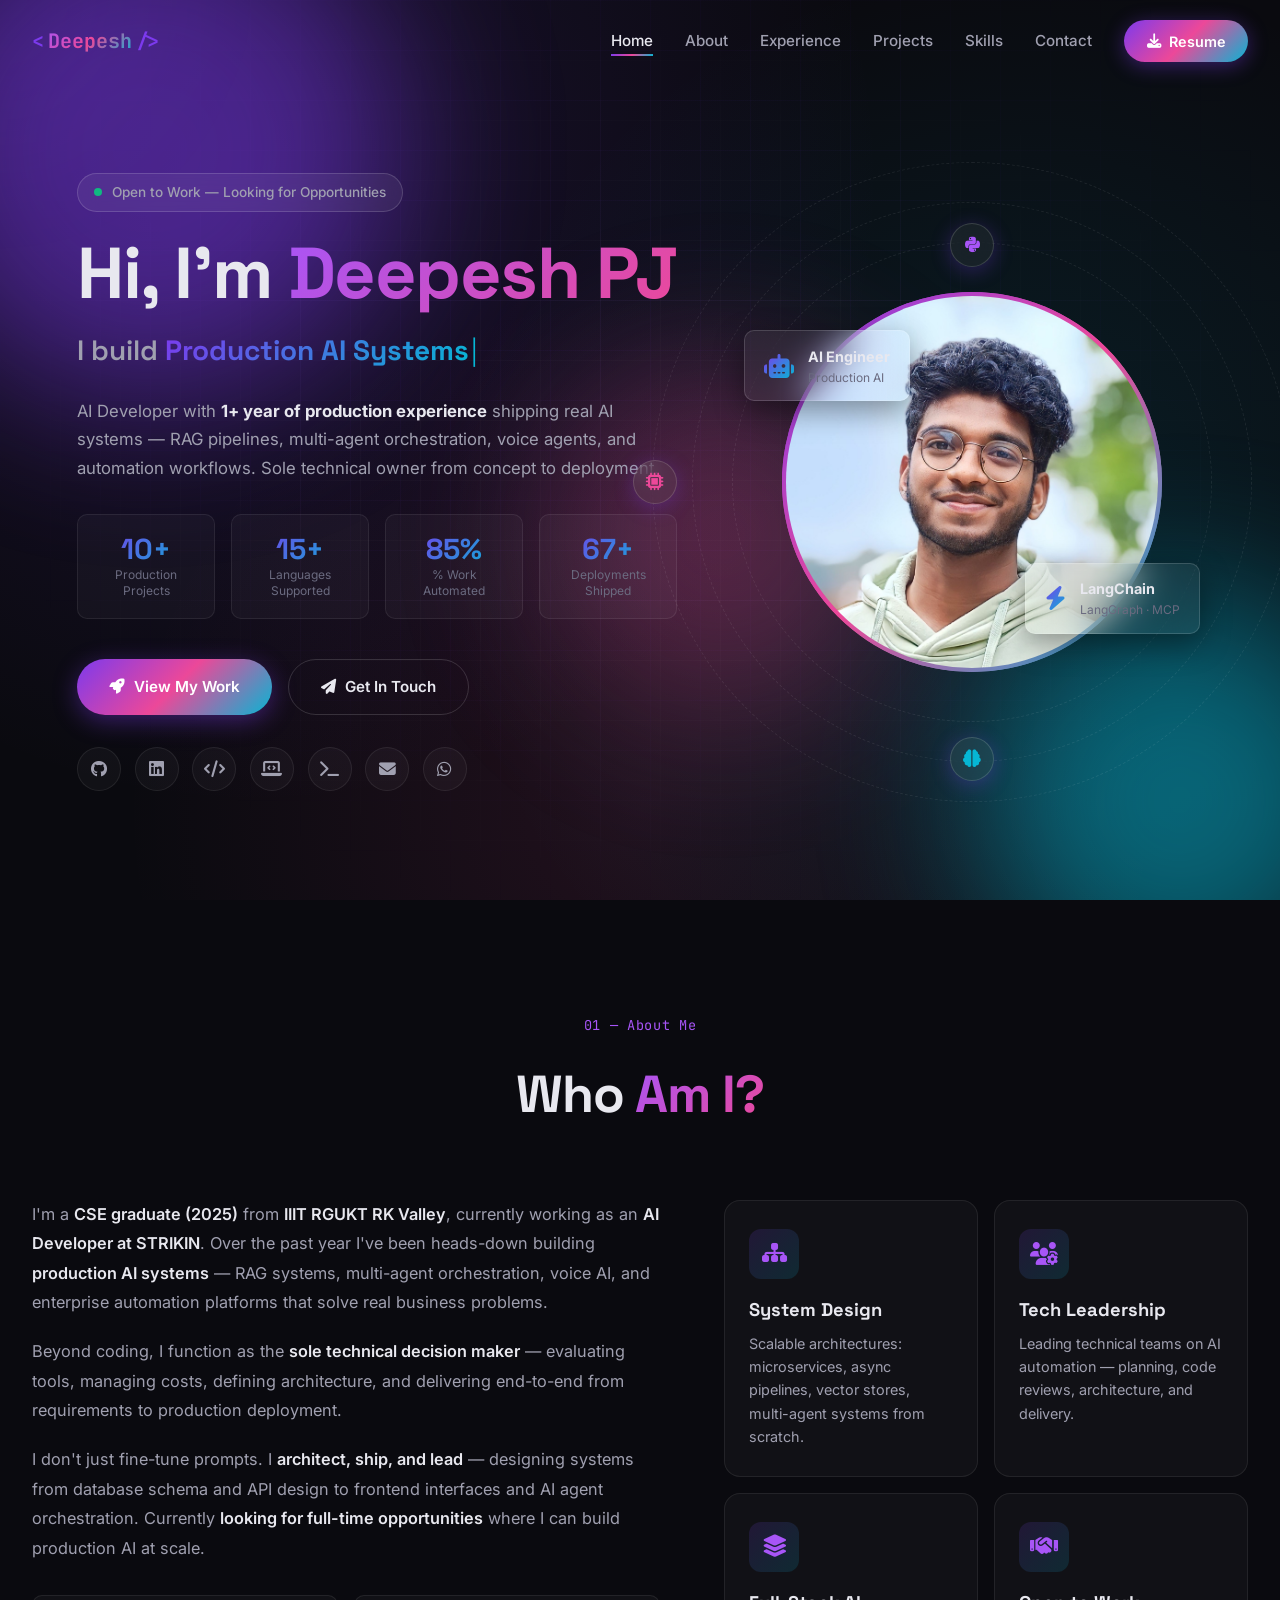
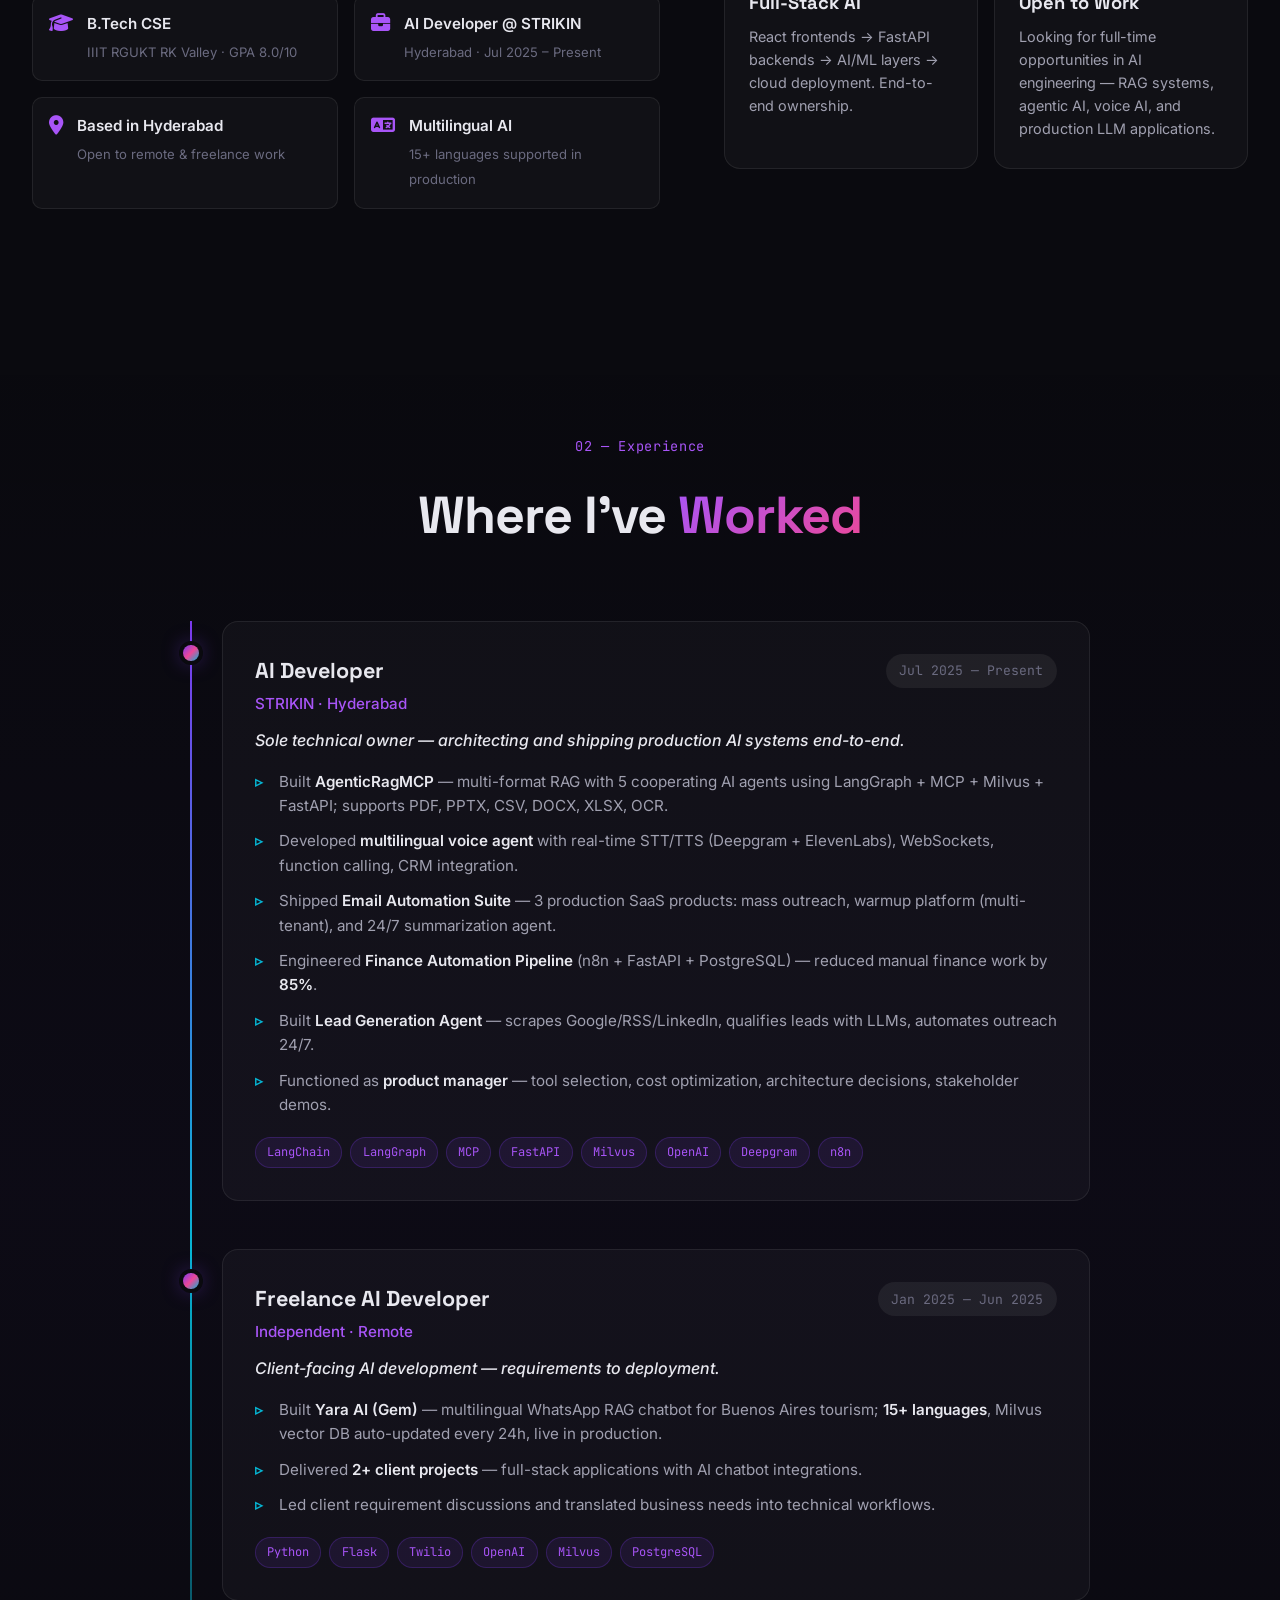
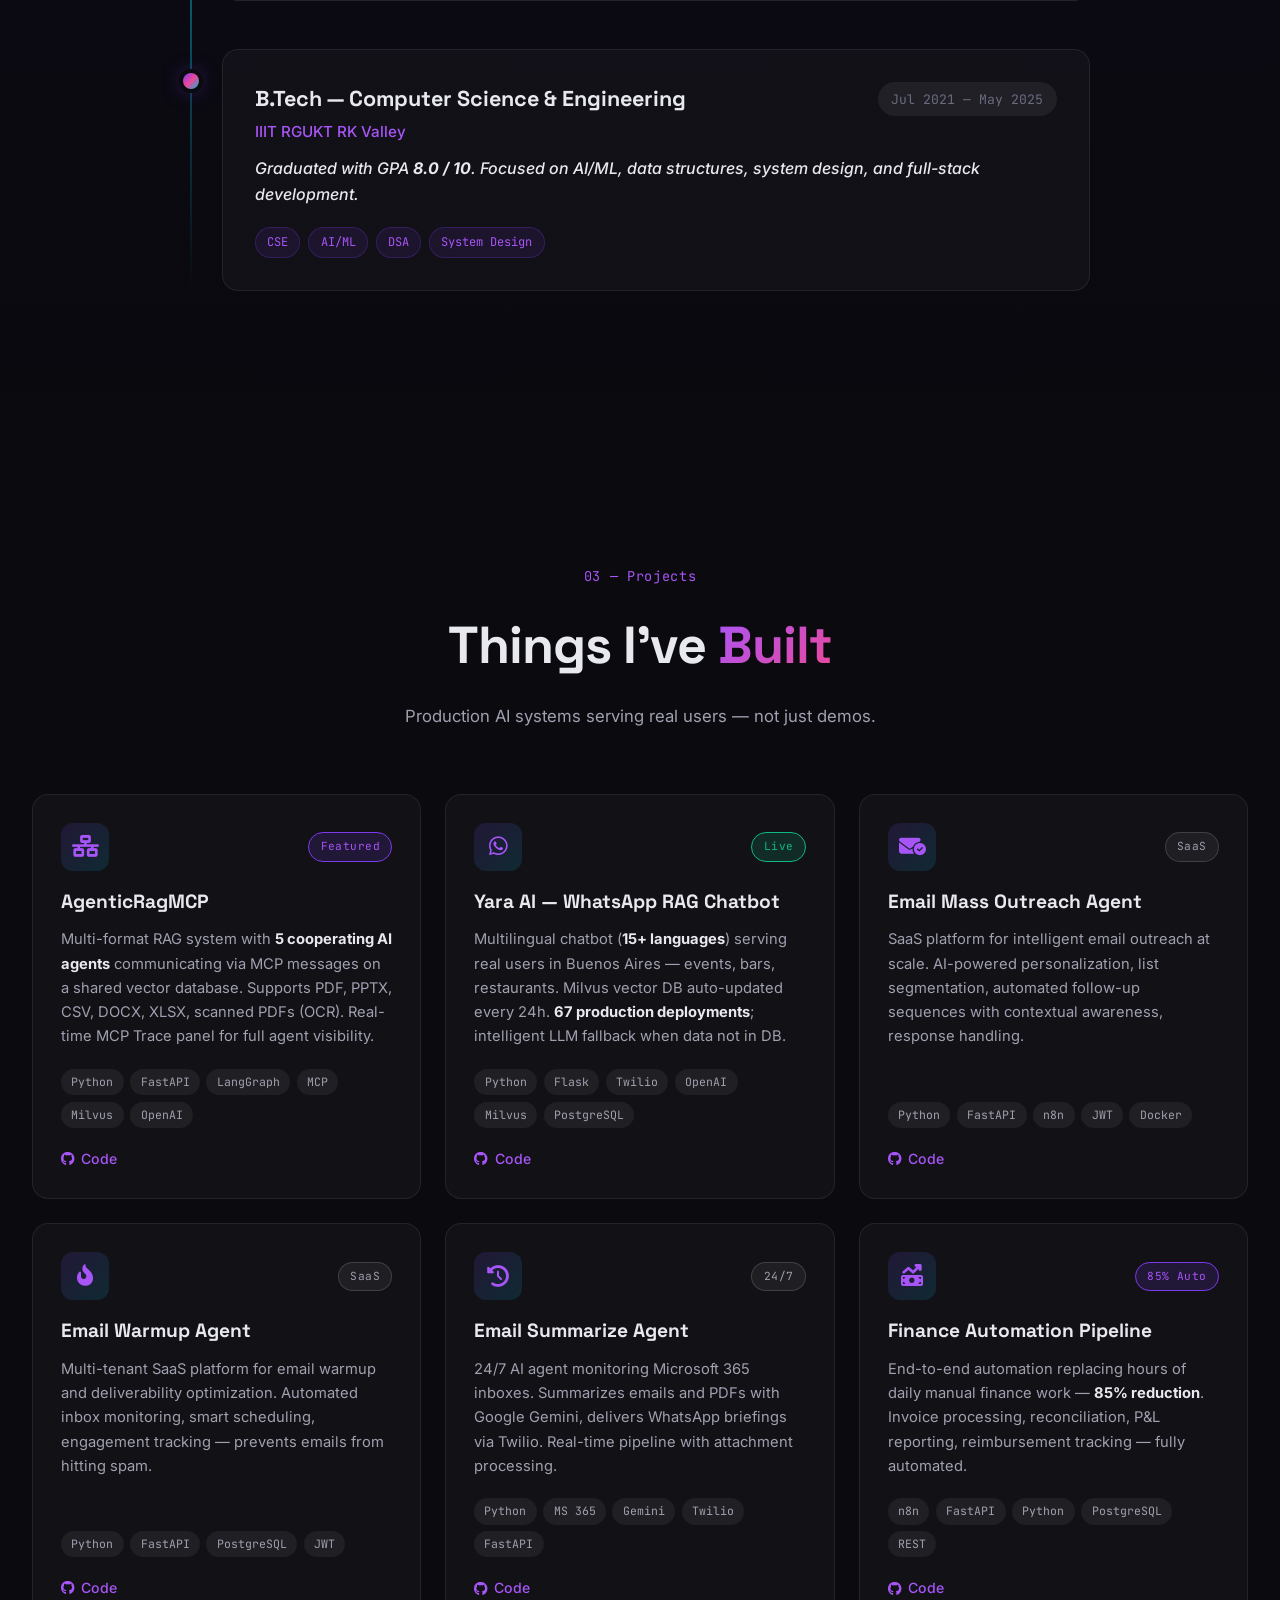
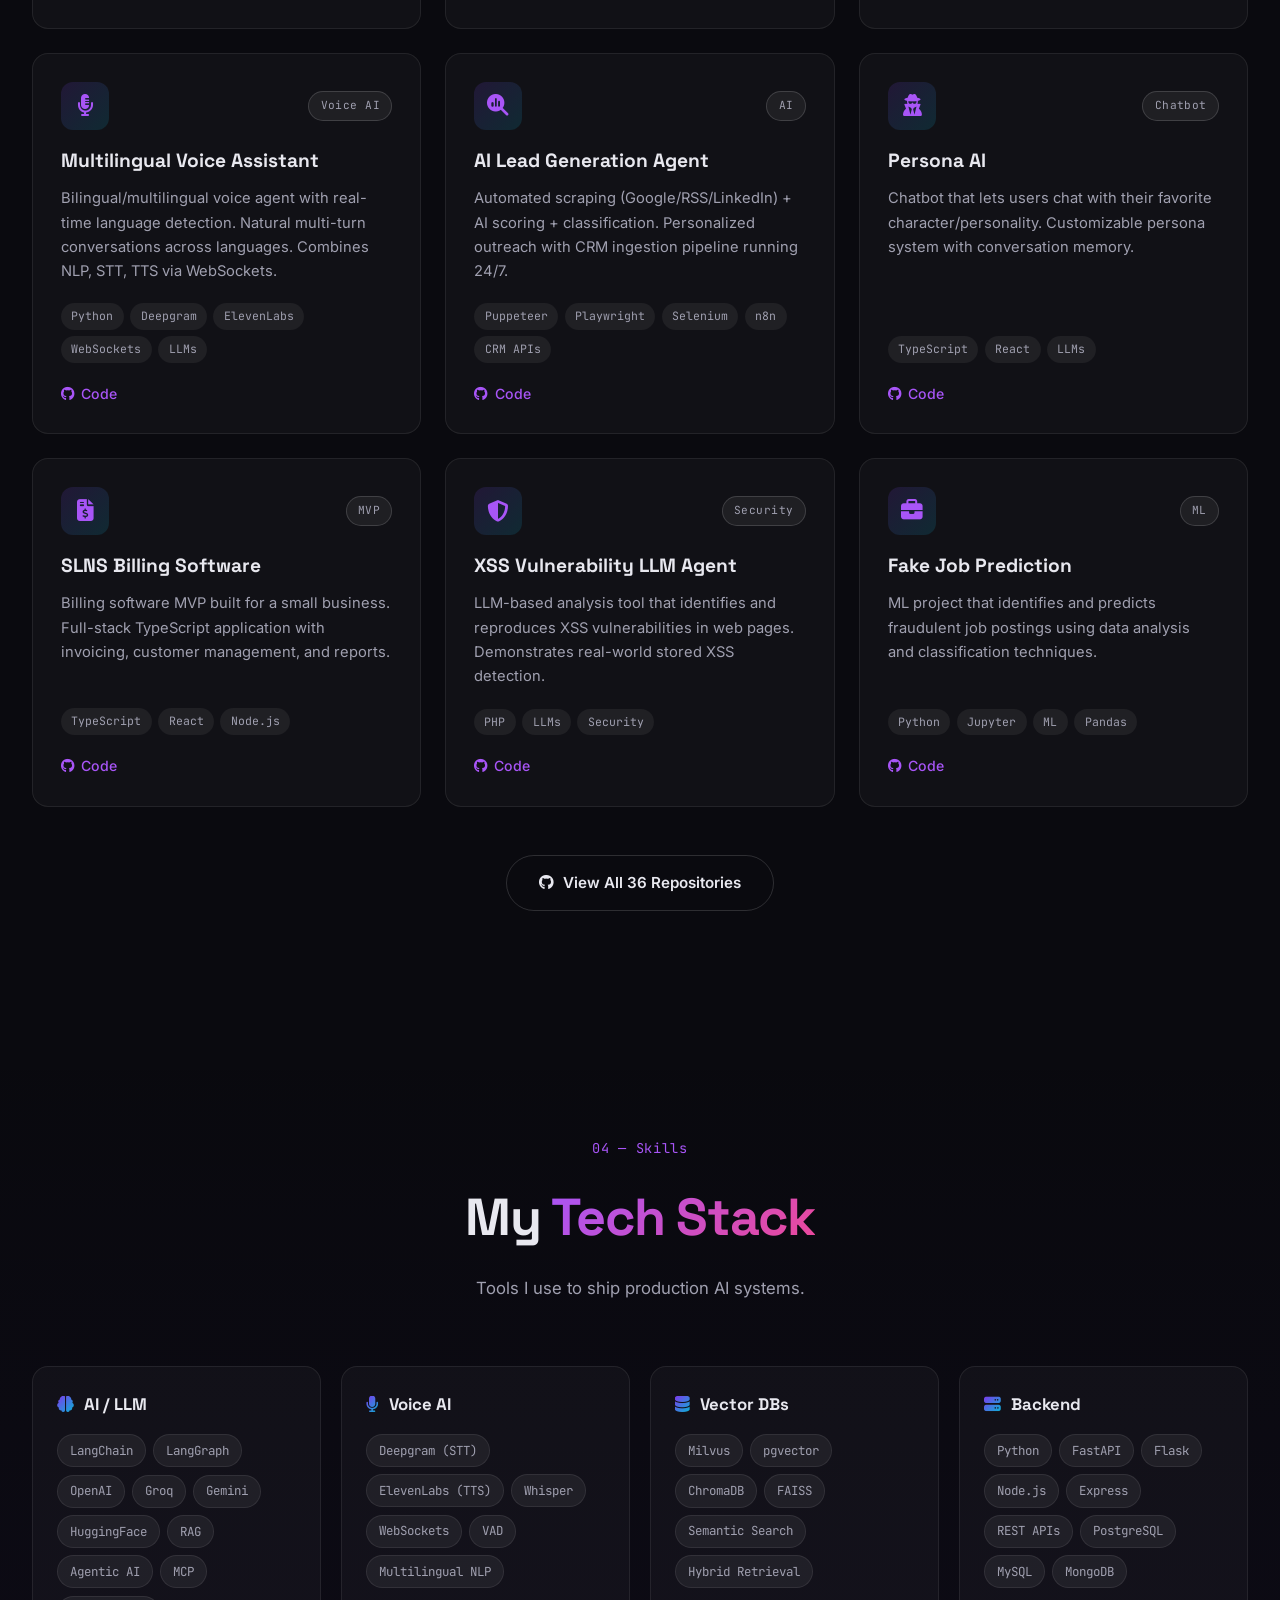
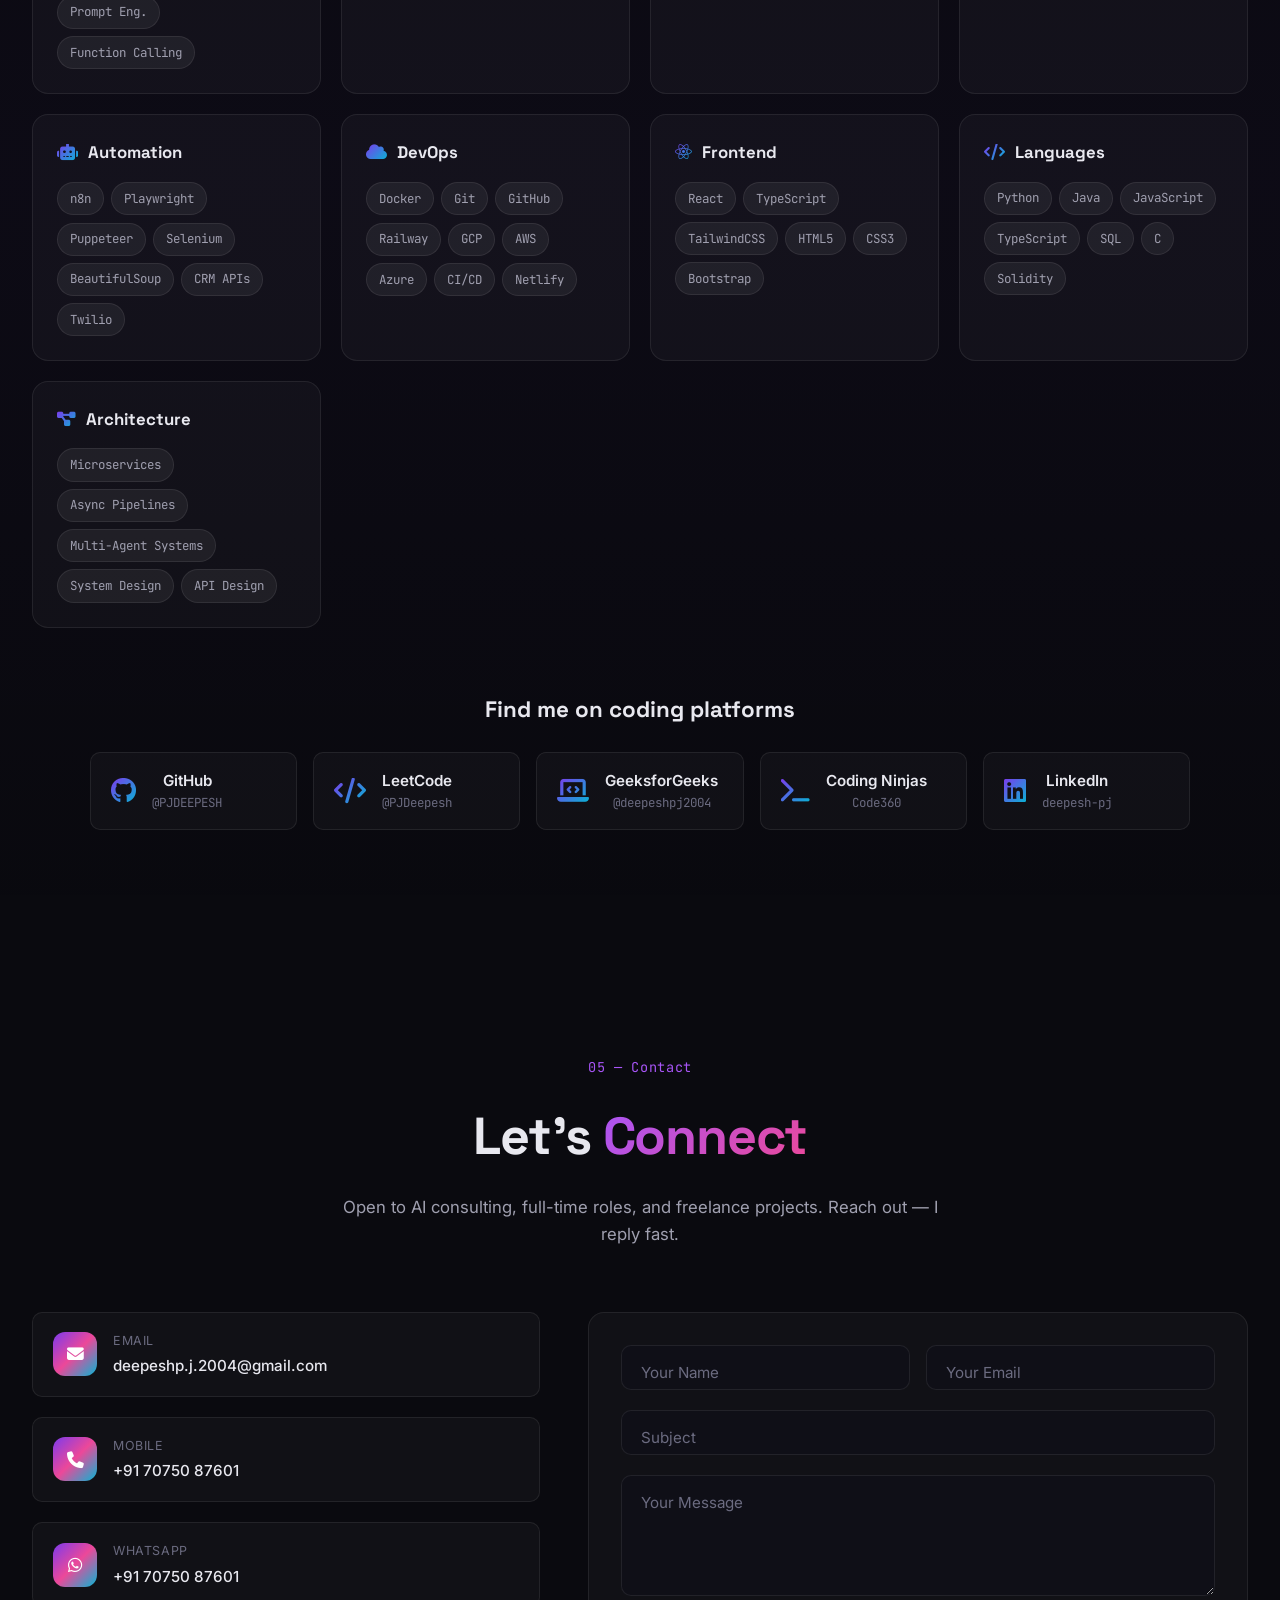
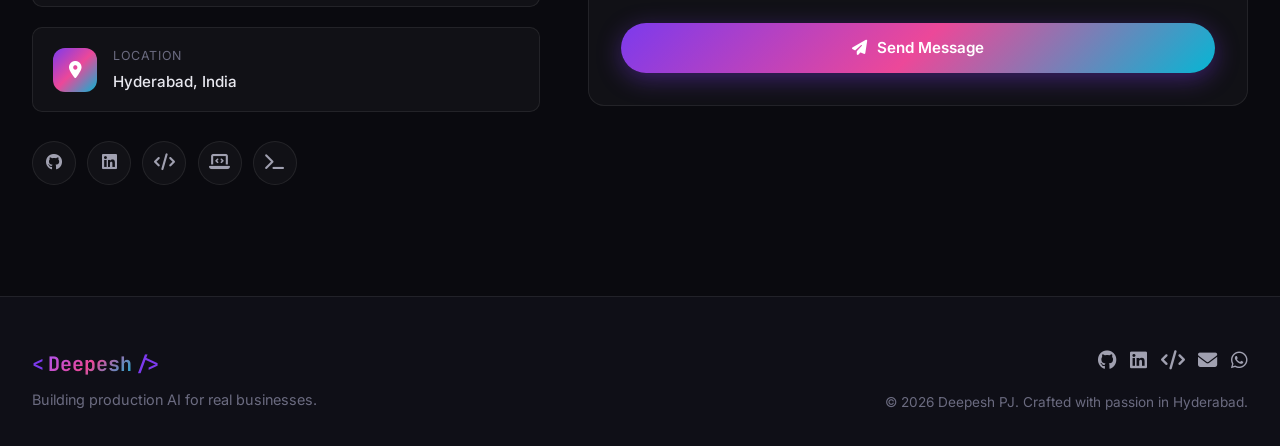
==== index.html @ d7e3d37a "Portfolio" ====
<!DOCTYPE html>
<html lang="en">
<head>
  <meta charset="UTF-8" />
  <meta name="viewport" content="width=device-width, initial-scale=1.0" />
  <meta name="description" content="Deepesh PJ - AI Developer | LLM Engineer | Agentic AI | RAG Systems | Voice Agents | Automation" />
  <meta name="keywords" content="Deepesh PJ, AI Developer, LLM Engineer, RAG, Agentic AI, LangChain, LangGraph, FastAPI, Python" />
  <meta name="author" content="Deepesh PJ" />
  <title>Deepesh PJ — AI Developer | LLM Engineer | Agentic AI</title>

  <link rel="preconnect" href="https://fonts.googleapis.com">
  <link rel="preconnect" href="https://fonts.gstatic.com" crossorigin>
  <link href="https://fonts.googleapis.com/css2?family=Inter:wght@300;400;500;600;700;800;900&family=JetBrains+Mono:wght@400;500;600&family=Space+Grotesk:wght@400;500;600;700&display=swap" rel="stylesheet">

  <link rel="stylesheet" href="https://cdnjs.cloudflare.com/ajax/libs/font-awesome/6.5.1/css/all.min.css">
  <link rel="stylesheet" href="https://unpkg.com/aos@2.3.4/dist/aos.css" />
  <link rel="stylesheet" href="styles.css" />

  <link rel="icon" type="image/svg+xml" href="data:image/svg+xml,%3Csvg xmlns='http://www.w3.org/2000/svg' viewBox='0 0 100 100'%3E%3Ctext y='.9em' font-size='90' font-family='Arial' font-weight='bold' fill='%237c3aed'%3ED%3C/text%3E%3C/svg%3E">
</head>
<body>

  <div id="particles-bg"></div>
  <div class="cursor-glow" id="cursorGlow"></div>

  <div class="scroll-progress" id="scrollProgress"></div>

  <!-- NAVBAR -->
  <nav class="navbar" id="navbar">
    <div class="nav-container">
      <a href="#home" class="nav-logo">
        <span class="logo-bracket">&lt;</span>
        <span class="logo-text">Deepesh</span>
        <span class="logo-bracket">/&gt;</span>
      </a>
      <ul class="nav-links" id="navLinks">
        <li><a href="#home" class="nav-link active">Home</a></li>
        <li><a href="#about" class="nav-link">About</a></li>
        <li><a href="#experience" class="nav-link">Experience</a></li>
        <li><a href="#projects" class="nav-link">Projects</a></li>
        <li><a href="#skills" class="nav-link">Skills</a></li>
        <li><a href="#contact" class="nav-link">Contact</a></li>
        <li><a href="Deepesh_PJ_Main.pdf" download class="nav-cta"><i class="fa-solid fa-download"></i> Resume</a></li>
      </ul>
      <button class="nav-toggle" id="navToggle" aria-label="Toggle menu">
        <span></span><span></span><span></span>
      </button>
    </div>
  </nav>

  <!-- HERO -->
  <section id="home" class="hero">
    <div class="hero-grid"></div>
    <div class="hero-blob blob-1"></div>
    <div class="hero-blob blob-2"></div>
    <div class="hero-blob blob-3"></div>

    <div class="container hero-container">
      <div class="hero-left" data-aos="fade-right" data-aos-duration="1000">
        <div class="hero-badge">
          <span class="status-dot"></span>
          Open to Work — Looking for Opportunities
        </div>
        <h1 class="hero-title">
          Hi, I'm <span class="gradient-text">Deepesh PJ</span>
        </h1>
        <h2 class="hero-subtitle">
          I build <span class="typed-text" id="typedText"></span><span class="cursor-blink">|</span>
        </h2>
        <p class="hero-desc">
          AI Developer with <strong>1+ year of production experience</strong> shipping real AI systems — RAG pipelines, multi-agent orchestration, voice agents, and automation workflows. Sole technical owner from concept to deployment.
        </p>
        <div class="hero-stats">
          <div class="stat">
            <div class="stat-num" data-target="10">0</div>
            <div class="stat-label">Production<br/>Projects</div>
          </div>
          <div class="stat">
            <div class="stat-num" data-target="15">0</div>
            <div class="stat-label">Languages<br/>Supported</div>
          </div>
          <div class="stat">
            <div class="stat-num" data-target="85">0</div>
            <div class="stat-label">% Work<br/>Automated</div>
          </div>
          <div class="stat">
            <div class="stat-num" data-target="67">0</div>
            <div class="stat-label">Deployments<br/>Shipped</div>
          </div>
        </div>
        <div class="hero-cta">
          <a href="#projects" class="btn btn-primary">
            <i class="fa-solid fa-rocket"></i> View My Work
          </a>
          <a href="#contact" class="btn btn-outline">
            <i class="fa-solid fa-paper-plane"></i> Get In Touch
          </a>
        </div>
        <div class="hero-socials">
          <a href="https://github.com/PJDEEPESH" target="_blank" rel="noopener" class="social-icon" title="GitHub"><i class="fa-brands fa-github"></i></a>
          <a href="https://www.linkedin.com/in/deepesh-pj-27546a20b/" target="_blank" rel="noopener" class="social-icon" title="LinkedIn"><i class="fa-brands fa-linkedin"></i></a>
          <a href="https://leetcode.com/u/PJDeepesh/" target="_blank" rel="noopener" class="social-icon" title="LeetCode"><i class="fa-solid fa-code"></i></a>
          <a href="https://www.geeksforgeeks.org/user/deepeshpj2004/" target="_blank" rel="noopener" class="social-icon" title="GeeksforGeeks"><i class="fa-solid fa-laptop-code"></i></a>
          <a href="https://www.naukri.com/code360/profile/33153871-41ca-447d-9d23-7c3c8276bf83" target="_blank" rel="noopener" class="social-icon" title="Coding Ninjas"><i class="fa-solid fa-terminal"></i></a>
          <a href="mailto:deepeshp.j.2004@gmail.com" class="social-icon" title="Email"><i class="fa-solid fa-envelope"></i></a>
          <a href="https://wa.me/917075087601" target="_blank" rel="noopener" class="social-icon" title="WhatsApp"><i class="fa-brands fa-whatsapp"></i></a>
        </div>
      </div>

      <div class="hero-right" data-aos="fade-left" data-aos-duration="1000" data-aos-delay="200">
        <div class="hero-photo-wrap">
          <div class="orbit orbit-1">
            <div class="orbit-icon"><i class="fa-brands fa-python"></i></div>
          </div>
          <div class="orbit orbit-2">
            <div class="orbit-icon"><i class="fa-solid fa-brain"></i></div>
          </div>
          <div class="orbit orbit-3">
            <div class="orbit-icon"><i class="fa-solid fa-microchip"></i></div>
          </div>
          <div class="hero-photo">
            <!-- Replace photo.jpg with your actual photo -->
            <img src="photo.jpg" alt="Deepesh PJ" onerror="this.style.display='none'; document.getElementById('avatarFallback').style.display='flex';" />
            <div class="avatar-fallback" id="avatarFallback">
              <span>D</span>
            </div>
          </div>
          <div class="floating-card card-tl">
            <i class="fa-solid fa-robot"></i>
            <div>
              <div class="fc-title">AI Engineer</div>
              <div class="fc-sub">Production AI</div>
            </div>
          </div>
          <div class="floating-card card-br">
            <i class="fa-solid fa-bolt"></i>
            <div>
              <div class="fc-title">LangChain</div>
              <div class="fc-sub">LangGraph · MCP</div>
            </div>
          </div>
        </div>
      </div>
    </div>

    <a href="#about" class="scroll-down">
      <span></span>
      <span></span>
      <span></span>
    </a>
  </section>

  <!-- ABOUT -->
  <section id="about" class="section">
    <div class="container">
      <div class="section-header" data-aos="fade-up">
        <span class="section-tag">01 — About Me</span>
        <h2 class="section-title">Who <span class="gradient-text">Am I?</span></h2>
      </div>

      <div class="about-grid">
        <div class="about-text" data-aos="fade-up">
          <p>
            I'm a <strong>CSE graduate (2025)</strong> from <strong>IIIT RGUKT RK Valley</strong>, currently working as an <strong>AI Developer at STRIKIN</strong>. Over the past year I've been heads-down building <strong>production AI systems</strong> — RAG systems, multi-agent orchestration, voice AI, and enterprise automation platforms that solve real business problems.
          </p>
          <p>
            Beyond coding, I function as the <strong>sole technical decision maker</strong> — evaluating tools, managing costs, defining architecture, and delivering end-to-end from requirements to production deployment.
          </p>
          <p>
            I don't just fine-tune prompts. I <strong>architect, ship, and lead</strong> — designing systems from database schema and API design to frontend interfaces and AI agent orchestration. Currently <strong>looking for full-time opportunities</strong> where I can build production AI at scale.
          </p>

          <div class="about-highlights">
            <div class="highlight">
              <i class="fa-solid fa-graduation-cap"></i>
              <div>
                <strong>B.Tech CSE</strong>
                <span>IIIT RGUKT RK Valley · GPA 8.0/10</span>
              </div>
            </div>
            <div class="highlight">
              <i class="fa-solid fa-briefcase"></i>
              <div>
                <strong>AI Developer @ STRIKIN</strong>
                <span>Hyderabad · Jul 2025 – Present</span>
              </div>
            </div>
            <div class="highlight">
              <i class="fa-solid fa-location-dot"></i>
              <div>
                <strong>Based in Hyderabad</strong>
                <span>Open to remote & freelance work</span>
              </div>
            </div>
            <div class="highlight">
              <i class="fa-solid fa-language"></i>
              <div>
                <strong>Multilingual AI</strong>
                <span>15+ languages supported in production</span>
              </div>
            </div>
          </div>
        </div>

        <div class="about-cards" data-aos="fade-up" data-aos-delay="200">
          <div class="about-card">
            <div class="ac-icon"><i class="fa-solid fa-sitemap"></i></div>
            <h3>System Design</h3>
            <p>Scalable architectures: microservices, async pipelines, vector stores, multi-agent systems from scratch.</p>
          </div>
          <div class="about-card">
            <div class="ac-icon"><i class="fa-solid fa-users-gear"></i></div>
            <h3>Tech Leadership</h3>
            <p>Leading technical teams on AI automation — planning, code reviews, architecture, and delivery.</p>
          </div>
          <div class="about-card">
            <div class="ac-icon"><i class="fa-solid fa-layer-group"></i></div>
            <h3>Full-Stack AI</h3>
            <p>React frontends → FastAPI backends → AI/ML layers → cloud deployment. End-to-end ownership.</p>
          </div>
          <div class="about-card">
            <div class="ac-icon"><i class="fa-solid fa-handshake"></i></div>
            <h3>Open to Work</h3>
            <p>Looking for full-time opportunities in AI engineering — RAG systems, agentic AI, voice AI, and production LLM applications.</p>
          </div>
        </div>
      </div>
    </div>
  </section>

  <!-- EXPERIENCE -->
  <section id="experience" class="section section-alt">
    <div class="container">
      <div class="section-header" data-aos="fade-up">
        <span class="section-tag">02 — Experience</span>
        <h2 class="section-title">Where I've <span class="gradient-text">Worked</span></h2>
      </div>

      <div class="timeline">
        <div class="timeline-item" data-aos="fade-up">
          <div class="timeline-dot"></div>
          <div class="timeline-card">
            <div class="tc-header">
              <div>
                <h3>AI Developer</h3>
                <h4>STRIKIN · Hyderabad</h4>
              </div>
              <span class="tc-date">Jul 2025 — Present</span>
            </div>
            <p class="tc-role">Sole technical owner — architecting and shipping production AI systems end-to-end.</p>
            <ul class="tc-bullets">
              <li>Built <strong>AgenticRagMCP</strong> — multi-format RAG with 5 cooperating AI agents using LangGraph + MCP + Milvus + FastAPI; supports PDF, PPTX, CSV, DOCX, XLSX, OCR.</li>
              <li>Developed <strong>multilingual voice agent</strong> with real-time STT/TTS (Deepgram + ElevenLabs), WebSockets, function calling, CRM integration.</li>
              <li>Shipped <strong>Email Automation Suite</strong> — 3 production SaaS products: mass outreach, warmup platform (multi-tenant), and 24/7 summarization agent.</li>
              <li>Engineered <strong>Finance Automation Pipeline</strong> (n8n + FastAPI + PostgreSQL) — reduced manual finance work by <strong>85%</strong>.</li>
              <li>Built <strong>Lead Generation Agent</strong> — scrapes Google/RSS/LinkedIn, qualifies leads with LLMs, automates outreach 24/7.</li>
              <li>Functioned as <strong>product manager</strong> — tool selection, cost optimization, architecture decisions, stakeholder demos.</li>
            </ul>
            <div class="tc-tags">
              <span>LangChain</span><span>LangGraph</span><span>MCP</span><span>FastAPI</span><span>Milvus</span><span>OpenAI</span><span>Deepgram</span><span>n8n</span>
            </div>
          </div>
        </div>

        <div class="timeline-item" data-aos="fade-up" data-aos-delay="100">
          <div class="timeline-dot"></div>
          <div class="timeline-card">
            <div class="tc-header">
              <div>
                <h3>Freelance AI Developer</h3>
                <h4>Independent · Remote</h4>
              </div>
              <span class="tc-date">Jan 2025 — Jun 2025</span>
            </div>
            <p class="tc-role">Client-facing AI development — requirements to deployment.</p>
            <ul class="tc-bullets">
              <li>Built <strong>Yara AI (Gem)</strong> — multilingual WhatsApp RAG chatbot for Buenos Aires tourism; <strong>15+ languages</strong>, Milvus vector DB auto-updated every 24h, live in production.</li>
              <li>Delivered <strong>2+ client projects</strong> — full-stack applications with AI chatbot integrations.</li>
              <li>Led client requirement discussions and translated business needs into technical workflows.</li>
            </ul>
            <div class="tc-tags">
              <span>Python</span><span>Flask</span><span>Twilio</span><span>OpenAI</span><span>Milvus</span><span>PostgreSQL</span>
            </div>
          </div>
        </div>

        <div class="timeline-item" data-aos="fade-up" data-aos-delay="200">
          <div class="timeline-dot"></div>
          <div class="timeline-card">
            <div class="tc-header">
              <div>
                <h3>B.Tech — Computer Science & Engineering</h3>
                <h4>IIIT RGUKT RK Valley</h4>
              </div>
              <span class="tc-date">Jul 2021 — May 2025</span>
            </div>
            <p class="tc-role">Graduated with GPA <strong>8.0 / 10</strong>. Focused on AI/ML, data structures, system design, and full-stack development.</p>
            <div class="tc-tags">
              <span>CSE</span><span>AI/ML</span><span>DSA</span><span>System Design</span>
            </div>
          </div>
        </div>
      </div>
    </div>
  </section>

  <!-- PROJECTS -->
  <section id="projects" class="section">
    <div class="container">
      <div class="section-header" data-aos="fade-up">
        <span class="section-tag">03 — Projects</span>
        <h2 class="section-title">Things I've <span class="gradient-text">Built</span></h2>
        <p class="section-sub">Production AI systems serving real users — not just demos.</p>
      </div>

      <div class="projects-grid">

        <div class="project-card" data-aos="fade-up">
          <div class="pc-header">
            <div class="pc-icon"><i class="fa-solid fa-network-wired"></i></div>
            <span class="pc-badge featured">Featured</span>
          </div>
          <h3>AgenticRagMCP</h3>
          <p>Multi-format RAG system with <strong>5 cooperating AI agents</strong> communicating via MCP messages on a shared vector database. Supports PDF, PPTX, CSV, DOCX, XLSX, scanned PDFs (OCR). Real-time MCP Trace panel for full agent visibility.</p>
          <div class="pc-stack">
            <span>Python</span><span>FastAPI</span><span>LangGraph</span><span>MCP</span><span>Milvus</span><span>OpenAI</span>
          </div>
          <div class="pc-links">
            <a href="https://github.com/PJDEEPESH/AgenticRagMCP" target="_blank" rel="noopener"><i class="fa-brands fa-github"></i> Code</a>
          </div>
        </div>

        <div class="project-card" data-aos="fade-up" data-aos-delay="100">
          <div class="pc-header">
            <div class="pc-icon"><i class="fa-brands fa-whatsapp"></i></div>
            <span class="pc-badge live">Live</span>
          </div>
          <h3>Yara AI — WhatsApp RAG Chatbot</h3>
          <p>Multilingual chatbot (<strong>15+ languages</strong>) serving real users in Buenos Aires — events, bars, restaurants. Milvus vector DB auto-updated every 24h. <strong>67 production deployments</strong>; intelligent LLM fallback when data not in DB.</p>
          <div class="pc-stack">
            <span>Python</span><span>Flask</span><span>Twilio</span><span>OpenAI</span><span>Milvus</span><span>PostgreSQL</span>
          </div>
          <div class="pc-links">
            <a href="https://github.com/PJDEEPESH/Whatsappchatbot" target="_blank" rel="noopener"><i class="fa-brands fa-github"></i> Code</a>
          </div>
        </div>

        <div class="project-card" data-aos="fade-up" data-aos-delay="200">
          <div class="pc-header">
            <div class="pc-icon"><i class="fa-solid fa-envelope-circle-check"></i></div>
            <span class="pc-badge">SaaS</span>
          </div>
          <h3>Email Mass Outreach Agent</h3>
          <p>SaaS platform for intelligent email outreach at scale. AI-powered personalization, list segmentation, automated follow-up sequences with contextual awareness, response handling.</p>
          <div class="pc-stack">
            <span>Python</span><span>FastAPI</span><span>n8n</span><span>JWT</span><span>Docker</span>
          </div>
          <div class="pc-links">
            <a href="https://github.com/PJDEEPESH/EmailMassOutreachAgent" target="_blank" rel="noopener"><i class="fa-brands fa-github"></i> Code</a>
          </div>
        </div>

        <div class="project-card" data-aos="fade-up" data-aos-delay="300">
          <div class="pc-header">
            <div class="pc-icon"><i class="fa-solid fa-fire-flame-curved"></i></div>
            <span class="pc-badge">SaaS</span>
          </div>
          <h3>Email Warmup Agent</h3>
          <p>Multi-tenant SaaS platform for email warmup and deliverability optimization. Automated inbox monitoring, smart scheduling, engagement tracking — prevents emails from hitting spam.</p>
          <div class="pc-stack">
            <span>Python</span><span>FastAPI</span><span>PostgreSQL</span><span>JWT</span>
          </div>
          <div class="pc-links">
            <a href="https://github.com/PJDEEPESH/EmailWarmUpAgent" target="_blank" rel="noopener"><i class="fa-brands fa-github"></i> Code</a>
          </div>
        </div>

        <div class="project-card" data-aos="fade-up">
          <div class="pc-header">
            <div class="pc-icon"><i class="fa-solid fa-clock-rotate-left"></i></div>
            <span class="pc-badge">24/7</span>
          </div>
          <h3>Email Summarize Agent</h3>
          <p>24/7 AI agent monitoring Microsoft 365 inboxes. Summarizes emails and PDFs with Google Gemini, delivers WhatsApp briefings via Twilio. Real-time pipeline with attachment processing.</p>
          <div class="pc-stack">
            <span>Python</span><span>MS 365</span><span>Gemini</span><span>Twilio</span><span>FastAPI</span>
          </div>
          <div class="pc-links">
            <a href="https://github.com/PJDEEPESH/EmailSummarizeAgent" target="_blank" rel="noopener"><i class="fa-brands fa-github"></i> Code</a>
          </div>
        </div>

        <div class="project-card" data-aos="fade-up" data-aos-delay="100">
          <div class="pc-header">
            <div class="pc-icon"><i class="fa-solid fa-money-bill-trend-up"></i></div>
            <span class="pc-badge featured">85% Auto</span>
          </div>
          <h3>Finance Automation Pipeline</h3>
          <p>End-to-end automation replacing hours of daily manual finance work — <strong>85% reduction</strong>. Invoice processing, reconciliation, P&L reporting, reimbursement tracking — fully automated.</p>
          <div class="pc-stack">
            <span>n8n</span><span>FastAPI</span><span>Python</span><span>PostgreSQL</span><span>REST</span>
          </div>
          <div class="pc-links">
            <a href="https://github.com/PJDEEPESH" target="_blank" rel="noopener"><i class="fa-brands fa-github"></i> Code</a>
          </div>
        </div>

        <div class="project-card" data-aos="fade-up" data-aos-delay="200">
          <div class="pc-header">
            <div class="pc-icon"><i class="fa-solid fa-microphone-lines"></i></div>
            <span class="pc-badge">Voice AI</span>
          </div>
          <h3>Multilingual Voice Assistant</h3>
          <p>Bilingual/multilingual voice agent with real-time language detection. Natural multi-turn conversations across languages. Combines NLP, STT, TTS via WebSockets.</p>
          <div class="pc-stack">
            <span>Python</span><span>Deepgram</span><span>ElevenLabs</span><span>WebSockets</span><span>LLMs</span>
          </div>
          <div class="pc-links">
            <a href="https://github.com/PJDEEPESH" target="_blank" rel="noopener"><i class="fa-brands fa-github"></i> Code</a>
          </div>
        </div>

        <div class="project-card" data-aos="fade-up" data-aos-delay="300">
          <div class="pc-header">
            <div class="pc-icon"><i class="fa-solid fa-magnifying-glass-chart"></i></div>
            <span class="pc-badge">AI</span>
          </div>
          <h3>AI Lead Generation Agent</h3>
          <p>Automated scraping (Google/RSS/LinkedIn) + AI scoring + classification. Personalized outreach with CRM ingestion pipeline running 24/7.</p>
          <div class="pc-stack">
            <span>Puppeteer</span><span>Playwright</span><span>Selenium</span><span>n8n</span><span>CRM APIs</span>
          </div>
          <div class="pc-links">
            <a href="https://github.com/PJDEEPESH/AI-Sales-Marketing" target="_blank" rel="noopener"><i class="fa-brands fa-github"></i> Code</a>
          </div>
        </div>

        <div class="project-card" data-aos="fade-up">
          <div class="pc-header">
            <div class="pc-icon"><i class="fa-solid fa-user-secret"></i></div>
            <span class="pc-badge">Chatbot</span>
          </div>
          <h3>Persona AI</h3>
          <p>Chatbot that lets users chat with their favorite character/personality. Customizable persona system with conversation memory.</p>
          <div class="pc-stack">
            <span>TypeScript</span><span>React</span><span>LLMs</span>
          </div>
          <div class="pc-links">
            <a href="https://github.com/PJDEEPESH/Person-AI" target="_blank" rel="noopener"><i class="fa-brands fa-github"></i> Code</a>
          </div>
        </div>

        <div class="project-card" data-aos="fade-up" data-aos-delay="100">
          <div class="pc-header">
            <div class="pc-icon"><i class="fa-solid fa-file-invoice-dollar"></i></div>
            <span class="pc-badge">MVP</span>
          </div>
          <h3>SLNS Billing Software</h3>
          <p>Billing software MVP built for a small business. Full-stack TypeScript application with invoicing, customer management, and reports.</p>
          <div class="pc-stack">
            <span>TypeScript</span><span>React</span><span>Node.js</span>
          </div>
          <div class="pc-links">
            <a href="https://github.com/PJDEEPESH/SLNS-Billing-Software-" target="_blank" rel="noopener"><i class="fa-brands fa-github"></i> Code</a>
          </div>
        </div>

        <div class="project-card" data-aos="fade-up" data-aos-delay="200">
          <div class="pc-header">
            <div class="pc-icon"><i class="fa-solid fa-shield-halved"></i></div>
            <span class="pc-badge">Security</span>
          </div>
          <h3>XSS Vulnerability LLM Agent</h3>
          <p>LLM-based analysis tool that identifies and reproduces XSS vulnerabilities in web pages. Demonstrates real-world stored XSS detection.</p>
          <div class="pc-stack">
            <span>PHP</span><span>LLMs</span><span>Security</span>
          </div>
          <div class="pc-links">
            <a href="https://github.com/PJDEEPESH/Xss_Vulnerability_LLm_Agent" target="_blank" rel="noopener"><i class="fa-brands fa-github"></i> Code</a>
          </div>
        </div>

        <div class="project-card" data-aos="fade-up" data-aos-delay="300">
          <div class="pc-header">
            <div class="pc-icon"><i class="fa-solid fa-briefcase"></i></div>
            <span class="pc-badge">ML</span>
          </div>
          <h3>Fake Job Prediction</h3>
          <p>ML project that identifies and predicts fraudulent job postings using data analysis and classification techniques.</p>
          <div class="pc-stack">
            <span>Python</span><span>Jupyter</span><span>ML</span><span>Pandas</span>
          </div>
          <div class="pc-links">
            <a href="https://github.com/PJDEEPESH/Fake-Job-Prediction" target="_blank" rel="noopener"><i class="fa-brands fa-github"></i> Code</a>
          </div>
        </div>

      </div>

      <div class="projects-cta" data-aos="fade-up">
        <a href="https://github.com/PJDEEPESH?tab=repositories" target="_blank" rel="noopener" class="btn btn-outline">
          <i class="fa-brands fa-github"></i> View All 36 Repositories
        </a>
      </div>
    </div>
  </section>

  <!-- SKILLS -->
  <section id="skills" class="section section-alt">
    <div class="container">
      <div class="section-header" data-aos="fade-up">
        <span class="section-tag">04 — Skills</span>
        <h2 class="section-title">My <span class="gradient-text">Tech Stack</span></h2>
        <p class="section-sub">Tools I use to ship production AI systems.</p>
      </div>

      <div class="skills-grid">

        <div class="skill-cat" data-aos="fade-up">
          <h3><i class="fa-solid fa-brain"></i> AI / LLM</h3>
          <div class="skill-tags">
            <span>LangChain</span><span>LangGraph</span><span>OpenAI</span><span>Groq</span><span>Gemini</span>
            <span>HuggingFace</span><span>RAG</span><span>Agentic AI</span><span>MCP</span><span>Prompt Eng.</span><span>Function Calling</span>
          </div>
        </div>

        <div class="skill-cat" data-aos="fade-up" data-aos-delay="100">
          <h3><i class="fa-solid fa-microphone"></i> Voice AI</h3>
          <div class="skill-tags">
            <span>Deepgram (STT)</span><span>ElevenLabs (TTS)</span><span>Whisper</span><span>WebSockets</span><span>VAD</span><span>Multilingual NLP</span>
          </div>
        </div>

        <div class="skill-cat" data-aos="fade-up" data-aos-delay="200">
          <h3><i class="fa-solid fa-database"></i> Vector DBs</h3>
          <div class="skill-tags">
            <span>Milvus</span><span>pgvector</span><span>ChromaDB</span><span>FAISS</span><span>Semantic Search</span><span>Hybrid Retrieval</span>
          </div>
        </div>

        <div class="skill-cat" data-aos="fade-up">
          <h3><i class="fa-solid fa-server"></i> Backend</h3>
          <div class="skill-tags">
            <span>Python</span><span>FastAPI</span><span>Flask</span><span>Node.js</span><span>Express</span><span>REST APIs</span><span>PostgreSQL</span><span>MySQL</span><span>MongoDB</span>
          </div>
        </div>

        <div class="skill-cat" data-aos="fade-up" data-aos-delay="100">
          <h3><i class="fa-solid fa-robot"></i> Automation</h3>
          <div class="skill-tags">
            <span>n8n</span><span>Playwright</span><span>Puppeteer</span><span>Selenium</span><span>BeautifulSoup</span><span>CRM APIs</span><span>Twilio</span>
          </div>
        </div>

        <div class="skill-cat" data-aos="fade-up" data-aos-delay="200">
          <h3><i class="fa-solid fa-cloud"></i> DevOps</h3>
          <div class="skill-tags">
            <span>Docker</span><span>Git</span><span>GitHub</span><span>Railway</span><span>GCP</span><span>AWS</span><span>Azure</span><span>CI/CD</span><span>Netlify</span>
          </div>
        </div>

        <div class="skill-cat" data-aos="fade-up">
          <h3><i class="fa-brands fa-react"></i> Frontend</h3>
          <div class="skill-tags">
            <span>React</span><span>TypeScript</span><span>TailwindCSS</span><span>HTML5</span><span>CSS3</span><span>Bootstrap</span>
          </div>
        </div>

        <div class="skill-cat" data-aos="fade-up" data-aos-delay="100">
          <h3><i class="fa-solid fa-code"></i> Languages</h3>
          <div class="skill-tags">
            <span>Python</span><span>Java</span><span>JavaScript</span><span>TypeScript</span><span>SQL</span><span>C</span><span>Solidity</span>
          </div>
        </div>

        <div class="skill-cat" data-aos="fade-up" data-aos-delay="200">
          <h3><i class="fa-solid fa-diagram-project"></i> Architecture</h3>
          <div class="skill-tags">
            <span>Microservices</span><span>Async Pipelines</span><span>Multi-Agent Systems</span><span>System Design</span><span>API Design</span>
          </div>
        </div>

      </div>

      <!-- Coding profiles -->
      <div class="coding-profiles" data-aos="fade-up">
        <h3 class="cp-title">Find me on coding platforms</h3>
        <div class="cp-grid">
          <a href="https://github.com/PJDEEPESH" target="_blank" rel="noopener" class="cp-card">
            <i class="fa-brands fa-github"></i>
            <div>
              <div class="cp-name">GitHub</div>
              <div class="cp-handle">@PJDEEPESH</div>
            </div>
          </a>
          <a href="https://leetcode.com/u/PJDeepesh/" target="_blank" rel="noopener" class="cp-card">
            <i class="fa-solid fa-code"></i>
            <div>
              <div class="cp-name">LeetCode</div>
              <div class="cp-handle">@PJDeepesh</div>
            </div>
          </a>
          <a href="https://www.geeksforgeeks.org/user/deepeshpj2004/" target="_blank" rel="noopener" class="cp-card">
            <i class="fa-solid fa-laptop-code"></i>
            <div>
              <div class="cp-name">GeeksforGeeks</div>
              <div class="cp-handle">@deepeshpj2004</div>
            </div>
          </a>
          <a href="https://www.naukri.com/code360/profile/33153871-41ca-447d-9d23-7c3c8276bf83" target="_blank" rel="noopener" class="cp-card">
            <i class="fa-solid fa-terminal"></i>
            <div>
              <div class="cp-name">Coding Ninjas</div>
              <div class="cp-handle">Code360</div>
            </div>
          </a>
          <a href="https://www.linkedin.com/in/deepesh-pj-27546a20b/" target="_blank" rel="noopener" class="cp-card">
            <i class="fa-brands fa-linkedin"></i>
            <div>
              <div class="cp-name">LinkedIn</div>
              <div class="cp-handle">deepesh-pj</div>
            </div>
          </a>
        </div>
      </div>
    </div>
  </section>

  <!-- CONTACT -->
  <section id="contact" class="section">
    <div class="container">
      <div class="section-header" data-aos="fade-up">
        <span class="section-tag">05 — Contact</span>
        <h2 class="section-title">Let's <span class="gradient-text">Connect</span></h2>
        <p class="section-sub">Open to AI consulting, full-time roles, and freelance projects. Reach out — I reply fast.</p>
      </div>

      <div class="contact-grid">
        <div class="contact-info" data-aos="fade-right">
          <div class="contact-item">
            <div class="ci-icon"><i class="fa-solid fa-envelope"></i></div>
            <div>
              <span>Email</span>
              <a href="mailto:deepeshp.j.2004@gmail.com">deepeshp.j.2004@gmail.com</a>
            </div>
          </div>
          <div class="contact-item">
            <div class="ci-icon"><i class="fa-solid fa-phone"></i></div>
            <div>
              <span>Mobile</span>
              <a href="tel:+917075087601">+91 70750 87601</a>
            </div>
          </div>
          <div class="contact-item">
            <div class="ci-icon"><i class="fa-brands fa-whatsapp"></i></div>
            <div>
              <span>WhatsApp</span>
              <a href="https://wa.me/917075087601" target="_blank" rel="noopener">+91 70750 87601</a>
            </div>
          </div>
          <div class="contact-item">
            <div class="ci-icon"><i class="fa-solid fa-location-dot"></i></div>
            <div>
              <span>Location</span>
              <a href="#">Hyderabad, India</a>
            </div>
          </div>

          <div class="contact-socials">
            <a href="https://github.com/PJDEEPESH" target="_blank" rel="noopener" class="social-icon"><i class="fa-brands fa-github"></i></a>
            <a href="https://www.linkedin.com/in/deepesh-pj-27546a20b/" target="_blank" rel="noopener" class="social-icon"><i class="fa-brands fa-linkedin"></i></a>
            <a href="https://leetcode.com/u/PJDeepesh/" target="_blank" rel="noopener" class="social-icon"><i class="fa-solid fa-code"></i></a>
            <a href="https://www.geeksforgeeks.org/user/deepeshpj2004/" target="_blank" rel="noopener" class="social-icon"><i class="fa-solid fa-laptop-code"></i></a>
            <a href="https://www.naukri.com/code360/profile/33153871-41ca-447d-9d23-7c3c8276bf83" target="_blank" rel="noopener" class="social-icon"><i class="fa-solid fa-terminal"></i></a>
          </div>
        </div>

        <form class="contact-form" data-aos="fade-left" name="contact" method="POST" data-netlify="true" netlify-honeypot="bot-field" action="/thank-you.html">
          <input type="hidden" name="form-name" value="contact" />
          <p class="hidden"><label>Don't fill this out: <input name="bot-field" /></label></p>

          <div class="form-row">
            <div class="form-group">
              <input type="text" name="name" id="name" required />
              <label for="name">Your Name</label>
            </div>
            <div class="form-group">
              <input type="email" name="email" id="email" required />
              <label for="email">Your Email</label>
            </div>
          </div>
          <div class="form-group">
            <input type="text" name="subject" id="subject" required />
            <label for="subject">Subject</label>
          </div>
          <div class="form-group">
            <textarea name="message" id="message" rows="5" required></textarea>
            <label for="message">Your Message</label>
          </div>
          <button type="submit" class="btn btn-primary btn-full">
            <i class="fa-solid fa-paper-plane"></i> Send Message
          </button>
          <p id="formSuccess" class="form-success" style="display:none;">
            <i class="fa-solid fa-circle-check"></i> Thank you! I'll get back to you soon.
          </p>
        </form>
      </div>
    </div>
  </section>

  <!-- FOOTER -->
  <footer class="footer">
    <div class="container footer-container">
      <div class="footer-left">
        <a href="#home" class="nav-logo">
          <span class="logo-bracket">&lt;</span>
          <span class="logo-text">Deepesh</span>
          <span class="logo-bracket">/&gt;</span>
        </a>
        <p>Building production AI for real businesses.</p>
      </div>
      <div class="footer-right">
        <div class="footer-socials">
          <a href="https://github.com/PJDEEPESH" target="_blank" rel="noopener"><i class="fa-brands fa-github"></i></a>
          <a href="https://www.linkedin.com/in/deepesh-pj-27546a20b/" target="_blank" rel="noopener"><i class="fa-brands fa-linkedin"></i></a>
          <a href="https://leetcode.com/u/PJDeepesh/" target="_blank" rel="noopener"><i class="fa-solid fa-code"></i></a>
          <a href="mailto:deepeshp.j.2004@gmail.com"><i class="fa-solid fa-envelope"></i></a>
          <a href="https://wa.me/917075087601" target="_blank" rel="noopener"><i class="fa-brands fa-whatsapp"></i></a>
        </div>
        <p class="footer-copy">© <span id="year"></span> Deepesh PJ. Crafted with passion in Hyderabad.</p>
      </div>
    </div>
  </footer>

  <a href="#home" class="back-to-top" id="backToTop" aria-label="Back to top">
    <i class="fa-solid fa-arrow-up"></i>
  </a>

  <script src="https://unpkg.com/aos@2.3.4/dist/aos.js"></script>
  <script src="script.js"></script>
</body>
</html>
---- styles.css ----
/* ============================================
   DEEPESH PJ — PORTFOLIO STYLES
   ============================================ */

:root {
  --bg: #0a0a0f;
  --bg-2: #0f0f17;
  --bg-3: #15151f;
  --surface: rgba(255, 255, 255, 0.03);
  --surface-2: rgba(255, 255, 255, 0.06);
  --border: rgba(255, 255, 255, 0.08);
  --border-2: rgba(255, 255, 255, 0.15);

  --text: #e8e8ef;
  --text-dim: #a0a0b0;
  --text-muted: #6b6b80;

  --primary: #7c3aed;
  --primary-2: #a855f7;
  --accent: #06b6d4;
  --accent-2: #22d3ee;
  --pink: #ec4899;
  --green: #10b981;
  --orange: #f59e0b;

  --gradient: linear-gradient(135deg, #7c3aed 0%, #ec4899 50%, #06b6d4 100%);
  --gradient-2: linear-gradient(135deg, #7c3aed 0%, #06b6d4 100%);
  --gradient-text: linear-gradient(135deg, #a855f7 0%, #ec4899 50%, #06b6d4 100%);

  --shadow-sm: 0 2px 8px rgba(0, 0, 0, 0.3);
  --shadow-md: 0 10px 30px rgba(0, 0, 0, 0.4);
  --shadow-lg: 0 20px 60px rgba(124, 58, 237, 0.25);
  --shadow-glow: 0 0 40px rgba(124, 58, 237, 0.3);

  --radius: 16px;
  --radius-sm: 10px;
  --radius-lg: 24px;

  --font-sans: 'Inter', -apple-system, BlinkMacSystemFont, sans-serif;
  --font-display: 'Space Grotesk', 'Inter', sans-serif;
  --font-mono: 'JetBrains Mono', 'Fira Code', monospace;

  --transition: 0.3s cubic-bezier(0.4, 0, 0.2, 1);
  --transition-slow: 0.6s cubic-bezier(0.4, 0, 0.2, 1);
}

* {
  margin: 0;
  padding: 0;
  box-sizing: border-box;
}

html {
  scroll-behavior: smooth;
  scroll-padding-top: 80px;
}

body {
  font-family: var(--font-sans);
  background: var(--bg);
  color: var(--text);
  line-height: 1.6;
  overflow-x: hidden;
  -webkit-font-smoothing: antialiased;
  -moz-osx-font-smoothing: grayscale;
}

::selection {
  background: var(--primary);
  color: white;
}

::-webkit-scrollbar { width: 10px; }
::-webkit-scrollbar-track { background: var(--bg-2); }
::-webkit-scrollbar-thumb {
  background: linear-gradient(180deg, var(--primary), var(--accent));
  border-radius: 5px;
}

/* BACKGROUND PARTICLES / GRADIENT */
#particles-bg {
  position: fixed;
  inset: 0;
  z-index: -2;
  background:
    radial-gradient(circle at 20% 20%, rgba(124, 58, 237, 0.15), transparent 50%),
    radial-gradient(circle at 80% 60%, rgba(6, 182, 212, 0.12), transparent 50%),
    radial-gradient(circle at 50% 90%, rgba(236, 72, 153, 0.1), transparent 50%),
    var(--bg);
}

#particles-bg::before {
  content: '';
  position: absolute;
  inset: 0;
  background-image:
    linear-gradient(rgba(255,255,255,0.02) 1px, transparent 1px),
    linear-gradient(90deg, rgba(255,255,255,0.02) 1px, transparent 1px);
  background-size: 60px 60px;
  mask-image: radial-gradient(ellipse at center, black 30%, transparent 80%);
}

.cursor-glow {
  position: fixed;
  width: 500px;
  height: 500px;
  border-radius: 50%;
  background: radial-gradient(circle, rgba(124, 58, 237, 0.15), transparent 60%);
  pointer-events: none;
  z-index: -1;
  transform: translate(-50%, -50%);
  transition: opacity 0.3s;
  filter: blur(40px);
}

.scroll-progress {
  position: fixed;
  top: 0;
  left: 0;
  height: 3px;
  width: 0%;
  background: var(--gradient);
  z-index: 9999;
  transition: width 0.1s linear;
  box-shadow: 0 0 10px rgba(124, 58, 237, 0.6);
}

/* CONTAINER */
.container {
  max-width: 1280px;
  margin: 0 auto;
  padding: 0 2rem;
}

/* NAVBAR */
.navbar {
  position: fixed;
  top: 0;
  left: 0;
  right: 0;
  z-index: 1000;
  padding: 1.25rem 0;
  transition: all var(--transition);
}

.navbar.scrolled {
  background: rgba(10, 10, 15, 0.85);
  backdrop-filter: blur(20px) saturate(180%);
  -webkit-backdrop-filter: blur(20px) saturate(180%);
  border-bottom: 1px solid var(--border);
  padding: 0.85rem 0;
}

.nav-container {
  max-width: 1280px;
  margin: 0 auto;
  padding: 0 2rem;
  display: flex;
  justify-content: space-between;
  align-items: center;
}

.nav-logo {
  font-family: var(--font-mono);
  font-size: 1.25rem;
  font-weight: 700;
  color: var(--text);
  text-decoration: none;
  display: flex;
  gap: 0.25rem;
  align-items: center;
  transition: var(--transition);
}

.nav-logo:hover { transform: scale(1.05); }
.logo-bracket { color: var(--primary); }
.logo-text { background: var(--gradient-text); -webkit-background-clip: text; background-clip: text; color: transparent; }

.nav-links {
  display: flex;
  list-style: none;
  gap: 2rem;
  align-items: center;
}

.nav-link {
  color: var(--text-dim);
  text-decoration: none;
  font-weight: 500;
  font-size: 0.95rem;
  position: relative;
  transition: color var(--transition);
}

.nav-link::after {
  content: '';
  position: absolute;
  bottom: -6px;
  left: 0;
  width: 0;
  height: 2px;
  background: var(--gradient);
  transition: width var(--transition);
}

.nav-link:hover, .nav-link.active {
  color: var(--text);
}

.nav-link:hover::after, .nav-link.active::after { width: 100%; }

.nav-cta {
  background: var(--gradient);
  color: white !important;
  padding: 0.6rem 1.4rem;
  border-radius: 50px;
  text-decoration: none;
  font-weight: 600;
  font-size: 0.9rem;
  display: inline-flex;
  gap: 0.5rem;
  align-items: center;
  transition: var(--transition);
  box-shadow: 0 4px 20px rgba(124, 58, 237, 0.4);
}

.nav-cta:hover {
  transform: translateY(-2px);
  box-shadow: 0 8px 30px rgba(124, 58, 237, 0.6);
}

.nav-toggle {
  display: none;
  background: none;
  border: none;
  cursor: pointer;
  padding: 0.5rem;
  flex-direction: column;
  gap: 5px;
}

.nav-toggle span {
  display: block;
  width: 26px;
  height: 2px;
  background: var(--text);
  transition: var(--transition);
  border-radius: 2px;
}

.nav-toggle.active span:nth-child(1) { transform: translateY(7px) rotate(45deg); }
.nav-toggle.active span:nth-child(2) { opacity: 0; }
.nav-toggle.active span:nth-child(3) { transform: translateY(-7px) rotate(-45deg); }

/* HERO */
.hero {
  min-height: 100vh;
  padding: 8rem 0 4rem;
  position: relative;
  display: flex;
  align-items: center;
  overflow: hidden;
}

.hero-grid {
  position: absolute;
  inset: 0;
  background-image:
    linear-gradient(rgba(124, 58, 237, 0.04) 1px, transparent 1px),
    linear-gradient(90deg, rgba(124, 58, 237, 0.04) 1px, transparent 1px);
  background-size: 50px 50px;
  mask-image: radial-gradient(ellipse at 50% 40%, black 30%, transparent 75%);
  z-index: 0;
}

.hero-blob {
  position: absolute;
  border-radius: 50%;
  filter: blur(80px);
  opacity: 0.5;
  z-index: 0;
  animation: float-blob 20s ease-in-out infinite;
}
.blob-1 { width: 500px; height: 500px; background: var(--primary); top: -100px; left: -100px; }
.blob-2 { width: 400px; height: 400px; background: var(--accent); bottom: -100px; right: -100px; animation-delay: -5s; }
.blob-3 { width: 350px; height: 350px; background: var(--pink); top: 40%; right: 30%; animation-delay: -10s; opacity: 0.3; }

@keyframes float-blob {
  0%, 100% { transform: translate(0, 0) scale(1); }
  33% { transform: translate(50px, -50px) scale(1.1); }
  66% { transform: translate(-30px, 30px) scale(0.95); }
}

.hero-container {
  display: grid;
  grid-template-columns: 1.3fr 1fr;
  gap: 4rem;
  align-items: center;
  position: relative;
  z-index: 1;
}

.hero-badge {
  display: inline-flex;
  align-items: center;
  gap: 0.6rem;
  padding: 0.5rem 1rem;
  background: var(--surface-2);
  border: 1px solid var(--border-2);
  border-radius: 50px;
  font-size: 0.85rem;
  font-weight: 500;
  color: var(--text-dim);
  margin-bottom: 1.5rem;
  backdrop-filter: blur(10px);
}

.status-dot {
  width: 8px;
  height: 8px;
  background: var(--green);
  border-radius: 50%;
  box-shadow: 0 0 0 0 rgba(16, 185, 129, 0.7);
  animation: pulse-dot 2s infinite;
}

@keyframes pulse-dot {
  0% { box-shadow: 0 0 0 0 rgba(16, 185, 129, 0.7); }
  70% { box-shadow: 0 0 0 10px rgba(16, 185, 129, 0); }
  100% { box-shadow: 0 0 0 0 rgba(16, 185, 129, 0); }
}

.hero-title {
  font-family: var(--font-display);
  font-size: clamp(2.5rem, 6vw, 4.5rem);
  font-weight: 800;
  line-height: 1.05;
  margin-bottom: 1rem;
  letter-spacing: -0.02em;
}

.gradient-text {
  background: var(--gradient-text);
  -webkit-background-clip: text;
  background-clip: text;
  color: transparent;
  background-size: 200% 200%;
  animation: gradient-shift 5s ease infinite;
}

@keyframes gradient-shift {
  0%, 100% { background-position: 0% 50%; }
  50% { background-position: 100% 50%; }
}

.hero-subtitle {
  font-family: var(--font-display);
  font-size: clamp(1.2rem, 2.5vw, 1.75rem);
  font-weight: 600;
  color: var(--text-dim);
  margin-bottom: 1.5rem;
  min-height: 2.5rem;
}

.typed-text {
  background: var(--gradient-2);
  -webkit-background-clip: text;
  background-clip: text;
  color: transparent;
  font-weight: 700;
}

.cursor-blink {
  color: var(--accent);
  animation: blink 1s infinite;
  font-weight: 300;
  margin-left: 2px;
}

@keyframes blink {
  0%, 50% { opacity: 1; }
  51%, 100% { opacity: 0; }
}

.hero-desc {
  font-size: 1.05rem;
  color: var(--text-dim);
  max-width: 600px;
  margin-bottom: 2rem;
  line-height: 1.7;
}

.hero-desc strong { color: var(--text); }

.hero-stats {
  display: grid;
  grid-template-columns: repeat(4, 1fr);
  gap: 1rem;
  margin-bottom: 2.5rem;
  max-width: 600px;
}

.stat {
  background: var(--surface);
  border: 1px solid var(--border);
  border-radius: var(--radius-sm);
  padding: 1.2rem 1rem;
  text-align: center;
  transition: var(--transition);
}

.stat:hover {
  transform: translateY(-4px);
  border-color: var(--primary);
  background: var(--surface-2);
  box-shadow: var(--shadow-glow);
}

.stat-num {
  font-family: var(--font-display);
  font-size: 1.8rem;
  font-weight: 800;
  background: var(--gradient-2);
  -webkit-background-clip: text;
  background-clip: text;
  color: transparent;
  margin-bottom: 0.25rem;
  line-height: 1;
}

.stat-label {
  font-size: 0.75rem;
  color: var(--text-muted);
  line-height: 1.3;
}

.hero-cta {
  display: flex;
  gap: 1rem;
  margin-bottom: 2rem;
  flex-wrap: wrap;
}

.btn {
  display: inline-flex;
  align-items: center;
  gap: 0.6rem;
  padding: 0.95rem 2rem;
  border-radius: 50px;
  font-weight: 600;
  font-size: 0.95rem;
  text-decoration: none;
  cursor: pointer;
  border: none;
  transition: var(--transition);
  font-family: var(--font-sans);
  position: relative;
  overflow: hidden;
}

.btn-primary {
  background: var(--gradient);
  color: white;
  box-shadow: 0 6px 25px rgba(124, 58, 237, 0.4);
}

.btn-primary:hover {
  transform: translateY(-3px);
  box-shadow: 0 12px 35px rgba(124, 58, 237, 0.6);
}

.btn-outline {
  background: transparent;
  color: var(--text);
  border: 1.5px solid var(--border-2);
}

.btn-outline:hover {
  background: var(--surface-2);
  border-color: var(--primary);
  transform: translateY(-3px);
}

.btn-full { width: 100%; justify-content: center; }

.hero-socials {
  display: flex;
  gap: 0.85rem;
  flex-wrap: wrap;
}

.social-icon {
  width: 44px;
  height: 44px;
  display: inline-flex;
  align-items: center;
  justify-content: center;
  background: var(--surface);
  border: 1px solid var(--border);
  border-radius: 50%;
  color: var(--text-dim);
  text-decoration: none;
  font-size: 1.05rem;
  transition: var(--transition);
}

.social-icon:hover {
  background: var(--gradient);
  color: white;
  border-color: transparent;
  transform: translateY(-4px) rotate(8deg);
  box-shadow: 0 8px 20px rgba(124, 58, 237, 0.4);
}

/* HERO RIGHT */
.hero-right {
  display: flex;
  justify-content: center;
  align-items: center;
  position: relative;
}

.hero-photo-wrap {
  position: relative;
  width: 380px;
  height: 380px;
}

.hero-photo {
  position: relative;
  width: 100%;
  height: 100%;
  border-radius: 50%;
  overflow: hidden;
  border: 3px solid transparent;
  background: var(--gradient) border-box;
  -webkit-mask: linear-gradient(#fff 0 0) padding-box, linear-gradient(#fff 0 0);
  -webkit-mask-composite: xor;
  mask-composite: exclude;
  z-index: 2;
}

.hero-photo::before {
  content: '';
  position: absolute;
  inset: -3px;
  border-radius: 50%;
  background: var(--gradient);
  z-index: -1;
  animation: rotate-border 8s linear infinite;
}

@keyframes rotate-border {
  to { transform: rotate(360deg); }
}

.hero-photo {
  -webkit-mask: none;
  mask: none;
  border: none;
  padding: 4px;
  background: var(--gradient);
}

.hero-photo img {
  width: 100%;
  height: 100%;
  border-radius: 50%;
  object-fit: cover;
  background: var(--bg-2);
  display: block;
}

.avatar-fallback {
  display: none;
  width: 100%;
  height: 100%;
  border-radius: 50%;
  background: linear-gradient(135deg, var(--bg-3), var(--bg-2));
  align-items: center;
  justify-content: center;
  font-family: var(--font-display);
  font-size: 8rem;
  font-weight: 800;
  background: var(--gradient);
  -webkit-background-clip: text;
  background-clip: text;
  color: transparent;
}

.avatar-fallback {
  background: linear-gradient(135deg, #1a1a2e, #16213e);
  color: white;
}

.avatar-fallback span {
  background: var(--gradient);
  -webkit-background-clip: text;
  background-clip: text;
  color: transparent;
}

/* Orbits */
.orbit {
  position: absolute;
  top: 50%;
  left: 50%;
  border: 1.5px dashed rgba(255, 255, 255, 0.08);
  border-radius: 50%;
  transform: translate(-50%, -50%);
  animation: rotate 20s linear infinite;
}

.orbit-1 { width: 480px; height: 480px; animation-duration: 25s; }
.orbit-2 { width: 560px; height: 560px; animation-duration: 35s; animation-direction: reverse; }
.orbit-3 { width: 640px; height: 640px; animation-duration: 45s; }

@keyframes rotate {
  to { transform: translate(-50%, -50%) rotate(360deg); }
}

.orbit-icon {
  position: absolute;
  top: -20px;
  left: 50%;
  transform: translateX(-50%);
  width: 44px;
  height: 44px;
  border-radius: 50%;
  background: var(--surface-2);
  border: 1px solid var(--border-2);
  backdrop-filter: blur(10px);
  display: flex;
  align-items: center;
  justify-content: center;
  color: var(--primary-2);
  font-size: 1.1rem;
  box-shadow: 0 4px 20px rgba(124, 58, 237, 0.3);
}

.orbit-2 .orbit-icon { top: auto; bottom: -20px; color: var(--accent); }
.orbit-3 .orbit-icon { left: -20px; top: 50%; transform: translateY(-50%); color: var(--pink); }

.floating-card {
  position: absolute;
  background: var(--surface-2);
  border: 1px solid var(--border-2);
  backdrop-filter: blur(20px);
  padding: 0.85rem 1.2rem;
  border-radius: var(--radius-sm);
  display: flex;
  gap: 0.85rem;
  align-items: center;
  z-index: 3;
  box-shadow: var(--shadow-md);
  animation: float-card 4s ease-in-out infinite;
}

.floating-card i {
  font-size: 1.5rem;
  background: var(--gradient-2);
  -webkit-background-clip: text;
  background-clip: text;
  color: transparent;
}

.fc-title { font-weight: 700; font-size: 0.9rem; }
.fc-sub { font-size: 0.75rem; color: var(--text-muted); }

.card-tl { top: 10%; left: -10%; }
.card-br { bottom: 10%; right: -10%; animation-delay: -2s; }

@keyframes float-card {
  0%, 100% { transform: translateY(0); }
  50% { transform: translateY(-15px); }
}

/* SCROLL DOWN */
.scroll-down {
  position: absolute;
  bottom: 2rem;
  left: 50%;
  transform: translateX(-50%);
  display: flex;
  flex-direction: column;
  gap: 5px;
  cursor: pointer;
  text-decoration: none;
}

.scroll-down span {
  display: block;
  width: 16px;
  height: 16px;
  border-bottom: 2px solid var(--primary);
  border-right: 2px solid var(--primary);
  transform: rotate(45deg);
  animation: scroll-down 2s infinite;
  opacity: 0;
}

.scroll-down span:nth-child(2) { animation-delay: 0.2s; }
.scroll-down span:nth-child(3) { animation-delay: 0.4s; }

@keyframes scroll-down {
  0% { opacity: 0; transform: rotate(45deg) translate(-10px, -10px); }
  50% { opacity: 1; }
  100% { opacity: 0; transform: rotate(45deg) translate(10px, 10px); }
}

/* SECTIONS */
.section {
  padding: 7rem 0;
  position: relative;
}

.section-alt {
  background: linear-gradient(180deg, transparent, rgba(124, 58, 237, 0.03), transparent);
}

.section-header {
  text-align: center;
  margin-bottom: 4rem;
}

.section-tag {
  display: inline-block;
  font-family: var(--font-mono);
  font-size: 0.85rem;
  color: var(--primary-2);
  margin-bottom: 1rem;
  letter-spacing: 0.05em;
}

.section-title {
  font-family: var(--font-display);
  font-size: clamp(2rem, 4.5vw, 3.25rem);
  font-weight: 800;
  letter-spacing: -0.02em;
  margin-bottom: 1rem;
}

.section-sub {
  color: var(--text-dim);
  font-size: 1.05rem;
  max-width: 600px;
  margin: 0 auto;
}

/* ABOUT */
.about-grid {
  display: grid;
  grid-template-columns: 1.2fr 1fr;
  gap: 4rem;
  align-items: start;
}

.about-text p {
  color: var(--text-dim);
  margin-bottom: 1.25rem;
  font-size: 1.02rem;
  line-height: 1.8;
}

.about-text strong { color: var(--text); font-weight: 600; }

.about-highlights {
  display: grid;
  grid-template-columns: repeat(2, 1fr);
  gap: 1rem;
  margin-top: 2rem;
}

.highlight {
  display: flex;
  gap: 0.85rem;
  align-items: flex-start;
  padding: 1rem;
  background: var(--surface);
  border: 1px solid var(--border);
  border-radius: var(--radius-sm);
  transition: var(--transition);
}

.highlight:hover {
  border-color: var(--primary);
  background: var(--surface-2);
  transform: translateY(-3px);
}

.highlight i {
  color: var(--primary-2);
  font-size: 1.2rem;
  margin-top: 2px;
}

.highlight strong {
  display: block;
  color: var(--text);
  font-size: 0.95rem;
  margin-bottom: 0.15rem;
}

.highlight span {
  font-size: 0.82rem;
  color: var(--text-muted);
}

.about-cards {
  display: grid;
  grid-template-columns: repeat(2, 1fr);
  gap: 1rem;
}

.about-card {
  padding: 1.75rem 1.5rem;
  background: var(--surface);
  border: 1px solid var(--border);
  border-radius: var(--radius);
  transition: var(--transition);
  position: relative;
  overflow: hidden;
}

.about-card::before {
  content: '';
  position: absolute;
  inset: 0;
  background: var(--gradient);
  opacity: 0;
  transition: opacity var(--transition);
  z-index: -1;
}

.about-card:hover {
  transform: translateY(-6px);
  border-color: var(--primary);
  box-shadow: var(--shadow-lg);
}

.ac-icon {
  width: 50px;
  height: 50px;
  border-radius: 12px;
  background: linear-gradient(135deg, rgba(124, 58, 237, 0.15), rgba(6, 182, 212, 0.15));
  display: flex;
  align-items: center;
  justify-content: center;
  font-size: 1.4rem;
  color: var(--primary-2);
  margin-bottom: 1rem;
}

.about-card h3 {
  font-family: var(--font-display);
  font-size: 1.15rem;
  font-weight: 700;
  margin-bottom: 0.5rem;
}

.about-card p {
  font-size: 0.9rem;
  color: var(--text-dim);
  line-height: 1.6;
}

/* TIMELINE */
.timeline {
  position: relative;
  max-width: 900px;
  margin: 0 auto;
  padding-left: 2rem;
}

.timeline::before {
  content: '';
  position: absolute;
  top: 0;
  bottom: 0;
  left: 0;
  width: 2px;
  background: linear-gradient(180deg, var(--primary), var(--accent), transparent);
}

.timeline-item {
  position: relative;
  margin-bottom: 3rem;
}

.timeline-dot {
  position: absolute;
  left: -2.43rem;
  top: 1.5rem;
  width: 16px;
  height: 16px;
  border-radius: 50%;
  background: var(--gradient);
  box-shadow: 0 0 0 4px var(--bg), 0 0 20px rgba(124, 58, 237, 0.6);
}

.timeline-card {
  background: var(--surface);
  border: 1px solid var(--border);
  border-radius: var(--radius);
  padding: 2rem;
  transition: var(--transition);
}

.timeline-card:hover {
  border-color: var(--primary);
  background: var(--surface-2);
  transform: translateX(8px);
  box-shadow: var(--shadow-lg);
}

.tc-header {
  display: flex;
  justify-content: space-between;
  flex-wrap: wrap;
  gap: 1rem;
  margin-bottom: 0.75rem;
}

.tc-header h3 {
  font-family: var(--font-display);
  font-size: 1.35rem;
  font-weight: 700;
  margin-bottom: 0.2rem;
}

.tc-header h4 {
  font-size: 0.95rem;
  color: var(--primary-2);
  font-weight: 500;
}

.tc-date {
  font-family: var(--font-mono);
  font-size: 0.82rem;
  color: var(--text-muted);
  padding: 0.4rem 0.85rem;
  background: var(--surface-2);
  border-radius: 50px;
  white-space: nowrap;
  height: fit-content;
}

.tc-role {
  color: var(--text);
  font-weight: 500;
  margin-bottom: 1rem;
  font-style: italic;
}

.tc-bullets {
  list-style: none;
  padding: 0;
}

.tc-bullets li {
  position: relative;
  padding-left: 1.5rem;
  margin-bottom: 0.7rem;
  color: var(--text-dim);
  line-height: 1.6;
  font-size: 0.95rem;
}

.tc-bullets li::before {
  content: '▹';
  position: absolute;
  left: 0;
  color: var(--accent);
  font-weight: 600;
}

.tc-bullets li strong { color: var(--text); font-weight: 600; }

.tc-tags {
  display: flex;
  gap: 0.5rem;
  flex-wrap: wrap;
  margin-top: 1.25rem;
}

.tc-tags span {
  font-family: var(--font-mono);
  font-size: 0.75rem;
  padding: 0.3rem 0.7rem;
  background: rgba(124, 58, 237, 0.1);
  border: 1px solid rgba(124, 58, 237, 0.25);
  color: var(--primary-2);
  border-radius: 50px;
}

/* PROJECTS */
.projects-grid {
  display: grid;
  grid-template-columns: repeat(auto-fit, minmax(340px, 1fr));
  gap: 1.5rem;
}

.project-card {
  background: var(--surface);
  border: 1px solid var(--border);
  border-radius: var(--radius);
  padding: 1.75rem;
  transition: var(--transition);
  position: relative;
  overflow: hidden;
  display: flex;
  flex-direction: column;
}

.project-card::before {
  content: '';
  position: absolute;
  top: 0;
  left: 0;
  right: 0;
  height: 3px;
  background: var(--gradient);
  transform: scaleX(0);
  transform-origin: left;
  transition: transform var(--transition);
}

.project-card:hover {
  transform: translateY(-8px);
  border-color: var(--primary);
  background: var(--surface-2);
  box-shadow: var(--shadow-lg);
}

.project-card:hover::before { transform: scaleX(1); }

.pc-header {
  display: flex;
  justify-content: space-between;
  align-items: center;
  margin-bottom: 1rem;
}

.pc-icon {
  width: 48px;
  height: 48px;
  border-radius: 12px;
  background: linear-gradient(135deg, rgba(124, 58, 237, 0.15), rgba(6, 182, 212, 0.15));
  display: flex;
  align-items: center;
  justify-content: center;
  font-size: 1.35rem;
  color: var(--primary-2);
}

.pc-badge {
  font-family: var(--font-mono);
  font-size: 0.7rem;
  padding: 0.3rem 0.7rem;
  background: var(--surface-2);
  border: 1px solid var(--border-2);
  border-radius: 50px;
  color: var(--text-dim);
  letter-spacing: 0.04em;
}

.pc-badge.featured {
  background: rgba(124, 58, 237, 0.15);
  border-color: var(--primary);
  color: var(--primary-2);
}

.pc-badge.live {
  background: rgba(16, 185, 129, 0.15);
  border-color: var(--green);
  color: var(--green);
}

.project-card h3 {
  font-family: var(--font-display);
  font-size: 1.2rem;
  font-weight: 700;
  margin-bottom: 0.6rem;
}

.project-card p {
  color: var(--text-dim);
  font-size: 0.92rem;
  line-height: 1.65;
  margin-bottom: 1.25rem;
  flex: 1;
}

.project-card p strong { color: var(--text); }

.pc-stack {
  display: flex;
  flex-wrap: wrap;
  gap: 0.4rem;
  margin-bottom: 1.25rem;
}

.pc-stack span {
  font-family: var(--font-mono);
  font-size: 0.72rem;
  padding: 0.25rem 0.65rem;
  background: var(--surface-2);
  border-radius: 50px;
  color: var(--text-dim);
}

.pc-links {
  display: flex;
  gap: 1rem;
}

.pc-links a {
  display: inline-flex;
  align-items: center;
  gap: 0.4rem;
  color: var(--primary-2);
  text-decoration: none;
  font-weight: 500;
  font-size: 0.88rem;
  transition: var(--transition);
}

.pc-links a:hover {
  color: var(--accent-2);
  transform: translateX(3px);
}

.projects-cta {
  text-align: center;
  margin-top: 3rem;
}

/* SKILLS */
.skills-grid {
  display: grid;
  grid-template-columns: repeat(auto-fit, minmax(280px, 1fr));
  gap: 1.25rem;
}

.skill-cat {
  background: var(--surface);
  border: 1px solid var(--border);
  border-radius: var(--radius);
  padding: 1.5rem;
  transition: var(--transition);
}

.skill-cat:hover {
  border-color: var(--primary);
  transform: translateY(-4px);
  background: var(--surface-2);
}

.skill-cat h3 {
  font-family: var(--font-display);
  font-size: 1.05rem;
  font-weight: 700;
  display: flex;
  gap: 0.6rem;
  align-items: center;
  margin-bottom: 1rem;
  color: var(--text);
}

.skill-cat h3 i {
  background: var(--gradient-2);
  -webkit-background-clip: text;
  background-clip: text;
  color: transparent;
}

.skill-tags {
  display: flex;
  flex-wrap: wrap;
  gap: 0.45rem;
}

.skill-tags span {
  font-family: var(--font-mono);
  font-size: 0.78rem;
  padding: 0.35rem 0.75rem;
  background: var(--surface-2);
  border: 1px solid var(--border);
  border-radius: 50px;
  color: var(--text-dim);
  transition: var(--transition);
  cursor: default;
}

.skill-tags span:hover {
  background: var(--gradient);
  color: white;
  border-color: transparent;
  transform: scale(1.05);
}

/* CODING PROFILES */
.coding-profiles {
  margin-top: 4rem;
  text-align: center;
}

.cp-title {
  font-family: var(--font-display);
  font-size: 1.4rem;
  font-weight: 700;
  margin-bottom: 1.5rem;
}

.cp-grid {
  display: grid;
  grid-template-columns: repeat(auto-fit, minmax(200px, 1fr));
  gap: 1rem;
  max-width: 1100px;
  margin: 0 auto;
}

.cp-card {
  display: flex;
  align-items: center;
  gap: 1rem;
  padding: 1rem 1.25rem;
  background: var(--surface);
  border: 1px solid var(--border);
  border-radius: var(--radius-sm);
  text-decoration: none;
  color: var(--text);
  transition: var(--transition);
}

.cp-card:hover {
  border-color: var(--primary);
  background: var(--surface-2);
  transform: translateY(-4px);
  box-shadow: var(--shadow-glow);
}

.cp-card i {
  font-size: 1.6rem;
  background: var(--gradient-2);
  -webkit-background-clip: text;
  background-clip: text;
  color: transparent;
}

.cp-name {
  font-weight: 600;
  font-size: 0.95rem;
}

.cp-handle {
  font-family: var(--font-mono);
  font-size: 0.78rem;
  color: var(--text-muted);
}

/* CONTACT */
.contact-grid {
  display: grid;
  grid-template-columns: 1fr 1.3fr;
  gap: 3rem;
  align-items: start;
}

.contact-info {
  display: flex;
  flex-direction: column;
  gap: 1.25rem;
}

.contact-item {
  display: flex;
  gap: 1rem;
  align-items: center;
  padding: 1.1rem 1.25rem;
  background: var(--surface);
  border: 1px solid var(--border);
  border-radius: var(--radius-sm);
  transition: var(--transition);
}

.contact-item:hover {
  border-color: var(--primary);
  transform: translateX(6px);
  background: var(--surface-2);
}

.ci-icon {
  width: 44px;
  height: 44px;
  min-width: 44px;
  border-radius: 12px;
  background: var(--gradient);
  display: flex;
  align-items: center;
  justify-content: center;
  color: white;
  font-size: 1.05rem;
}

.contact-item span {
  display: block;
  font-size: 0.78rem;
  color: var(--text-muted);
  margin-bottom: 0.15rem;
  text-transform: uppercase;
  letter-spacing: 0.05em;
}

.contact-item a {
  color: var(--text);
  text-decoration: none;
  font-weight: 500;
  font-size: 0.95rem;
}

.contact-socials {
  display: flex;
  gap: 0.7rem;
  margin-top: 0.5rem;
}

/* FORM */
.contact-form {
  background: var(--surface);
  border: 1px solid var(--border);
  border-radius: var(--radius);
  padding: 2rem;
}

.form-row {
  display: grid;
  grid-template-columns: 1fr 1fr;
  gap: 1rem;
}

.form-group {
  position: relative;
  margin-bottom: 1.25rem;
}

.form-group input,
.form-group textarea {
  width: 100%;
  padding: 1rem 1rem 0.5rem;
  background: var(--bg-2);
  border: 1.5px solid var(--border);
  border-radius: var(--radius-sm);
  color: var(--text);
  font-family: var(--font-sans);
  font-size: 0.95rem;
  transition: var(--transition);
  outline: none;
  resize: vertical;
}

.form-group label {
  position: absolute;
  top: 1rem;
  left: 1rem;
  color: var(--text-muted);
  font-size: 0.95rem;
  pointer-events: none;
  transition: var(--transition);
  background: transparent;
  padding: 0 0.25rem;
}

.form-group input:focus,
.form-group textarea:focus,
.form-group input:not(:placeholder-shown),
.form-group textarea:not(:placeholder-shown),
.form-group input:valid:not(:placeholder-shown),
.form-group textarea:valid:not(:placeholder-shown) {
  border-color: var(--primary);
}

.form-group input:focus + label,
.form-group textarea:focus + label,
.form-group input:not(:placeholder-shown) + label,
.form-group textarea:not(:placeholder-shown) + label {
  top: -0.5rem;
  left: 0.8rem;
  font-size: 0.75rem;
  color: var(--primary-2);
  background: var(--bg);
}

.form-group input,
.form-group textarea {
  placeholder-shown: '';
}

.form-group input::placeholder,
.form-group textarea::placeholder {
  color: transparent;
}

.hidden { display: none; }

.form-success {
  color: var(--green);
  margin-top: 1rem;
  text-align: center;
  font-weight: 500;
}

/* FOOTER */
.footer {
  border-top: 1px solid var(--border);
  padding: 3rem 0 2rem;
  background: var(--bg-2);
}

.footer-container {
  display: flex;
  justify-content: space-between;
  align-items: center;
  flex-wrap: wrap;
  gap: 2rem;
}

.footer-left p {
  color: var(--text-muted);
  font-size: 0.9rem;
  margin-top: 0.5rem;
}

.footer-right {
  text-align: right;
}

.footer-socials {
  display: flex;
  gap: 0.85rem;
  margin-bottom: 1rem;
  justify-content: flex-end;
}

.footer-socials a {
  color: var(--text-dim);
  font-size: 1.2rem;
  text-decoration: none;
  transition: var(--transition);
}

.footer-socials a:hover {
  color: var(--primary-2);
  transform: translateY(-3px);
}

.footer-copy {
  color: var(--text-muted);
  font-size: 0.85rem;
}

/* BACK TO TOP */
.back-to-top {
  position: fixed;
  bottom: 2rem;
  right: 2rem;
  width: 50px;
  height: 50px;
  border-radius: 50%;
  background: var(--gradient);
  color: white;
  display: flex;
  align-items: center;
  justify-content: center;
  text-decoration: none;
  font-size: 1.1rem;
  opacity: 0;
  visibility: hidden;
  transition: var(--transition);
  z-index: 999;
  box-shadow: var(--shadow-lg);
}

.back-to-top.show {
  opacity: 1;
  visibility: visible;
}

.back-to-top:hover {
  transform: translateY(-5px);
  box-shadow: 0 12px 35px rgba(124, 58, 237, 0.6);
}

/* RESPONSIVE */
@media (max-width: 1024px) {
  .hero-container { grid-template-columns: 1fr; text-align: center; gap: 3rem; }
  .hero-right { order: -1; }
  .hero-photo-wrap { width: 300px; height: 300px; }
  .orbit-1 { width: 380px; height: 380px; }
  .orbit-2 { width: 460px; height: 460px; }
  .orbit-3 { width: 540px; height: 540px; }
  .hero-stats { margin: 0 auto 2.5rem; }
  .hero-cta, .hero-socials { justify-content: center; }
  .hero-desc { margin-left: auto; margin-right: auto; }

  .about-grid { grid-template-columns: 1fr; gap: 3rem; }
  .contact-grid { grid-template-columns: 1fr; gap: 2rem; }
}

@media (max-width: 768px) {
  .container, .nav-container { padding: 0 1.25rem; }
  .section { padding: 5rem 0; }

  .nav-toggle { display: flex; }
  .nav-links {
    position: fixed;
    top: 70px;
    left: 0;
    right: 0;
    background: rgba(10, 10, 15, 0.98);
    backdrop-filter: blur(20px);
    flex-direction: column;
    padding: 2rem;
    border-bottom: 1px solid var(--border);
    transform: translateY(-150%);
    transition: transform var(--transition);
    gap: 1.25rem;
    align-items: center;
  }

  .nav-links.active { transform: translateY(0); }

  .hero { padding-top: 6rem; }
  .hero-title { font-size: 2.5rem; }
  .hero-subtitle { font-size: 1.15rem; }
  .hero-stats { grid-template-columns: repeat(2, 1fr); }
  .hero-photo-wrap { width: 250px; height: 250px; }
  .orbit-1, .orbit-2, .orbit-3 { display: none; }
  .floating-card { padding: 0.6rem 0.9rem; }
  .floating-card i { font-size: 1.2rem; }
  .fc-title { font-size: 0.78rem; }
  .fc-sub { font-size: 0.68rem; }
  .card-tl { top: -5%; left: -15%; }
  .card-br { bottom: -5%; right: -15%; }

  .about-highlights { grid-template-columns: 1fr; }
  .about-cards { grid-template-columns: 1fr; }

  .timeline { padding-left: 1.5rem; }
  .timeline-card { padding: 1.5rem; }
  .tc-header h3 { font-size: 1.15rem; }

  .form-row { grid-template-columns: 1fr; }
  .contact-form { padding: 1.5rem; }

  .footer-container { flex-direction: column; text-align: center; }
  .footer-right { text-align: center; }
  .footer-socials { justify-content: center; }

  .back-to-top { bottom: 1rem; right: 1rem; width: 44px; height: 44px; }
}

@media (max-width: 480px) {
  .hero-title { font-size: 2rem; }
  .section-title { font-size: 1.75rem; }
  .btn { padding: 0.8rem 1.5rem; font-size: 0.9rem; }
  .hero-photo-wrap { width: 220px; height: 220px; }
  .stat-num { font-size: 1.4rem; }
  .stat-label { font-size: 0.7rem; }
}
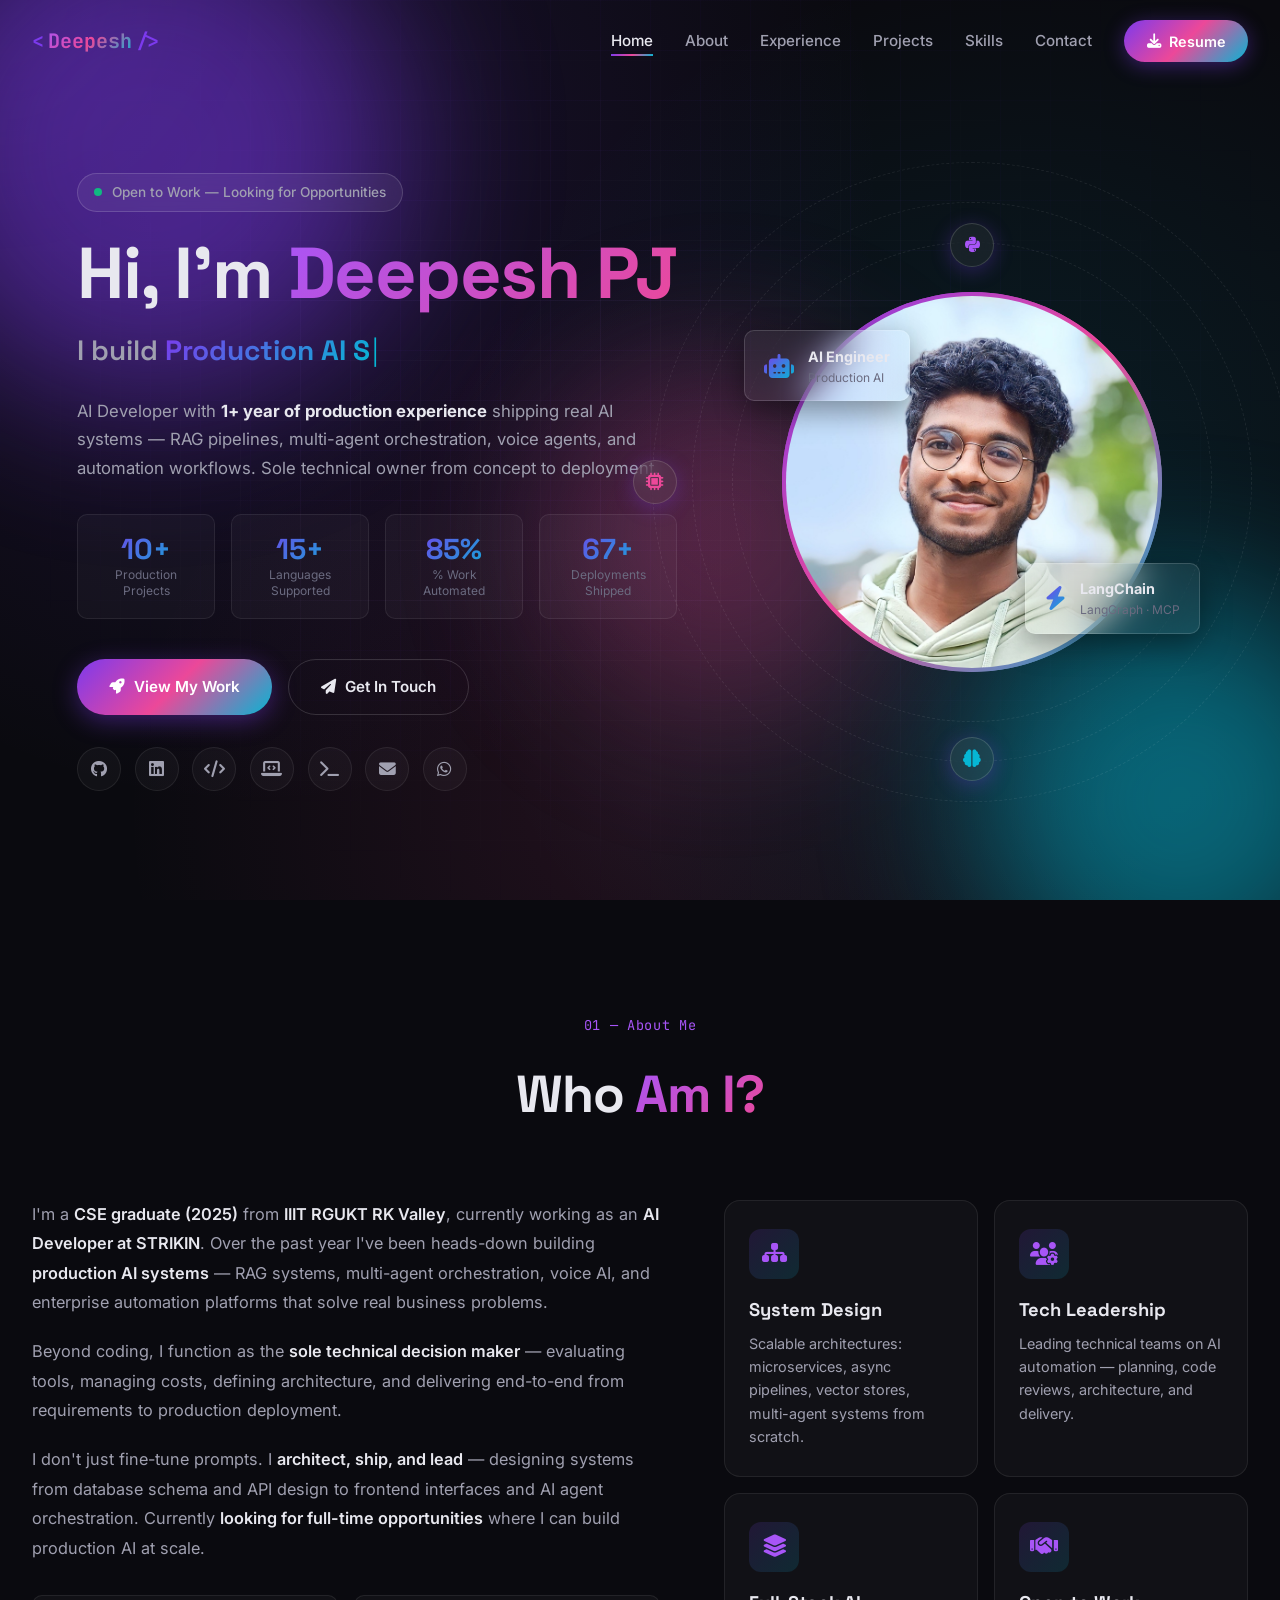
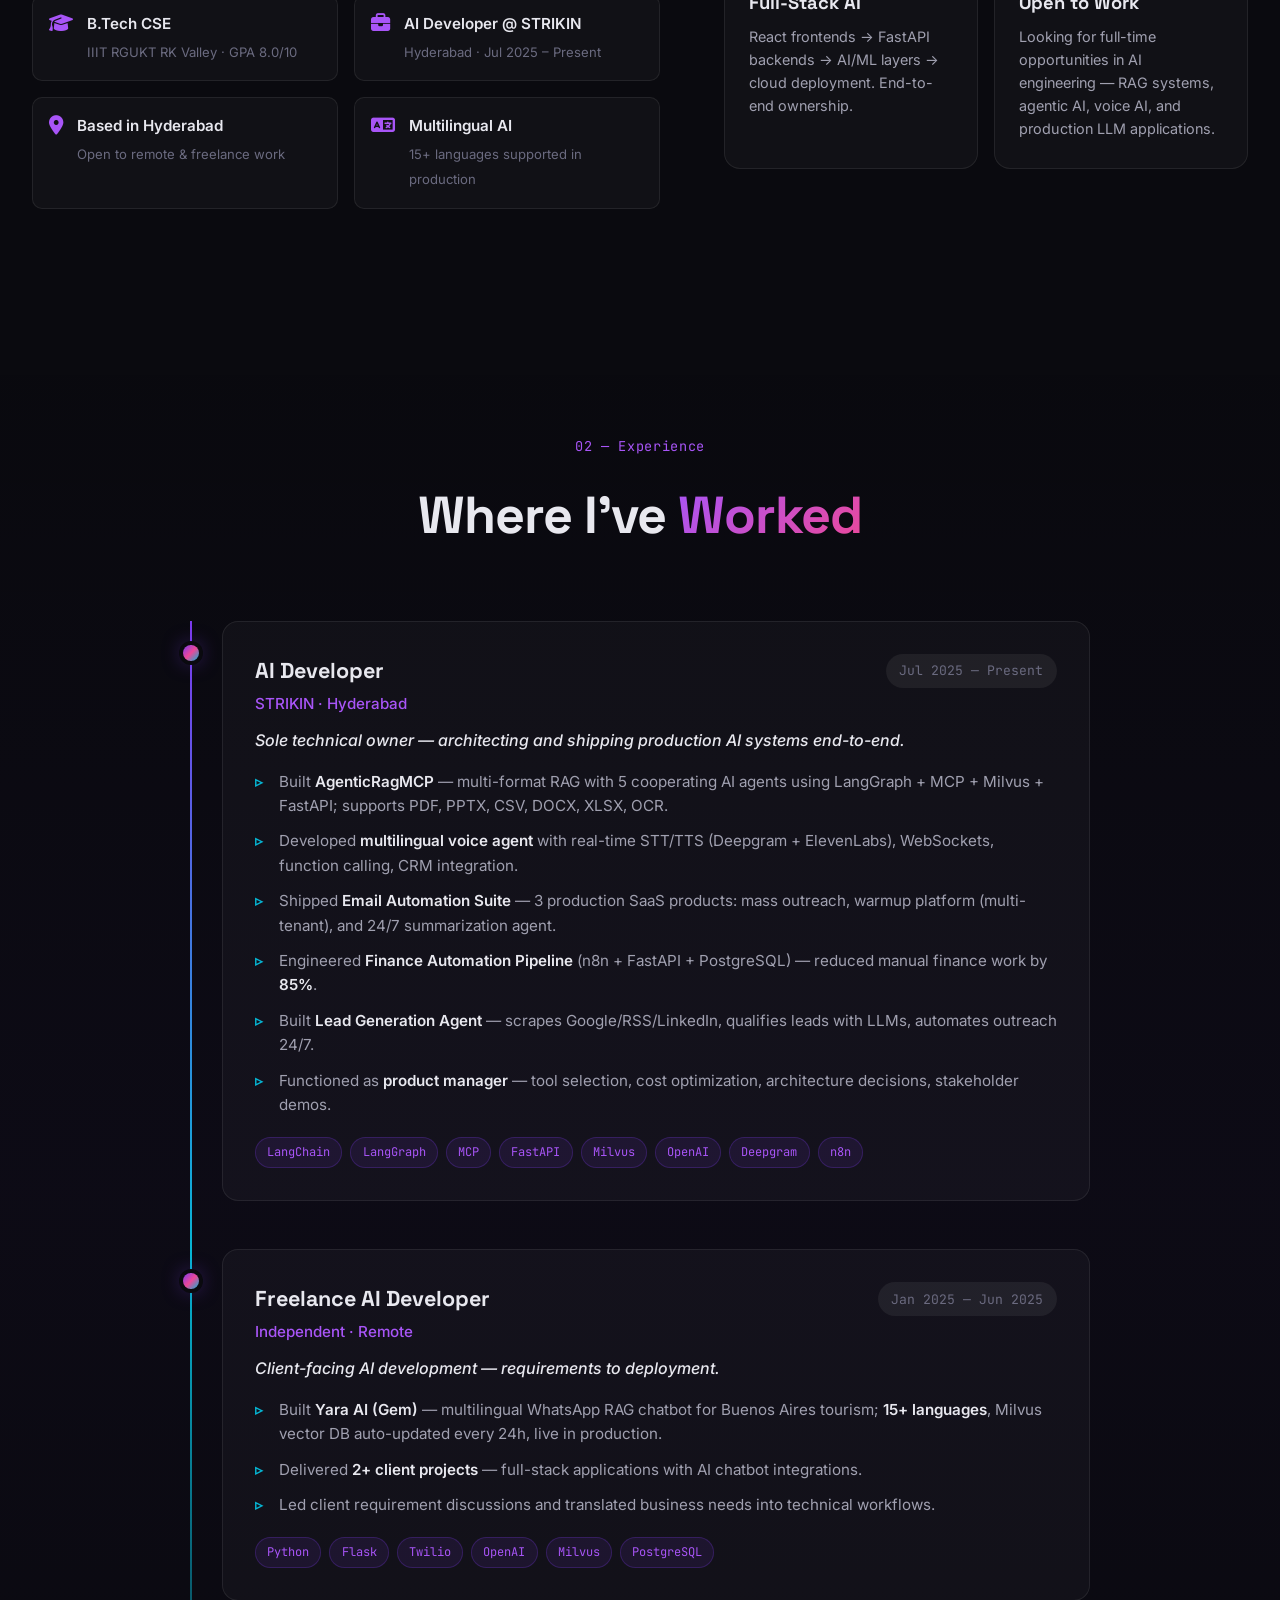
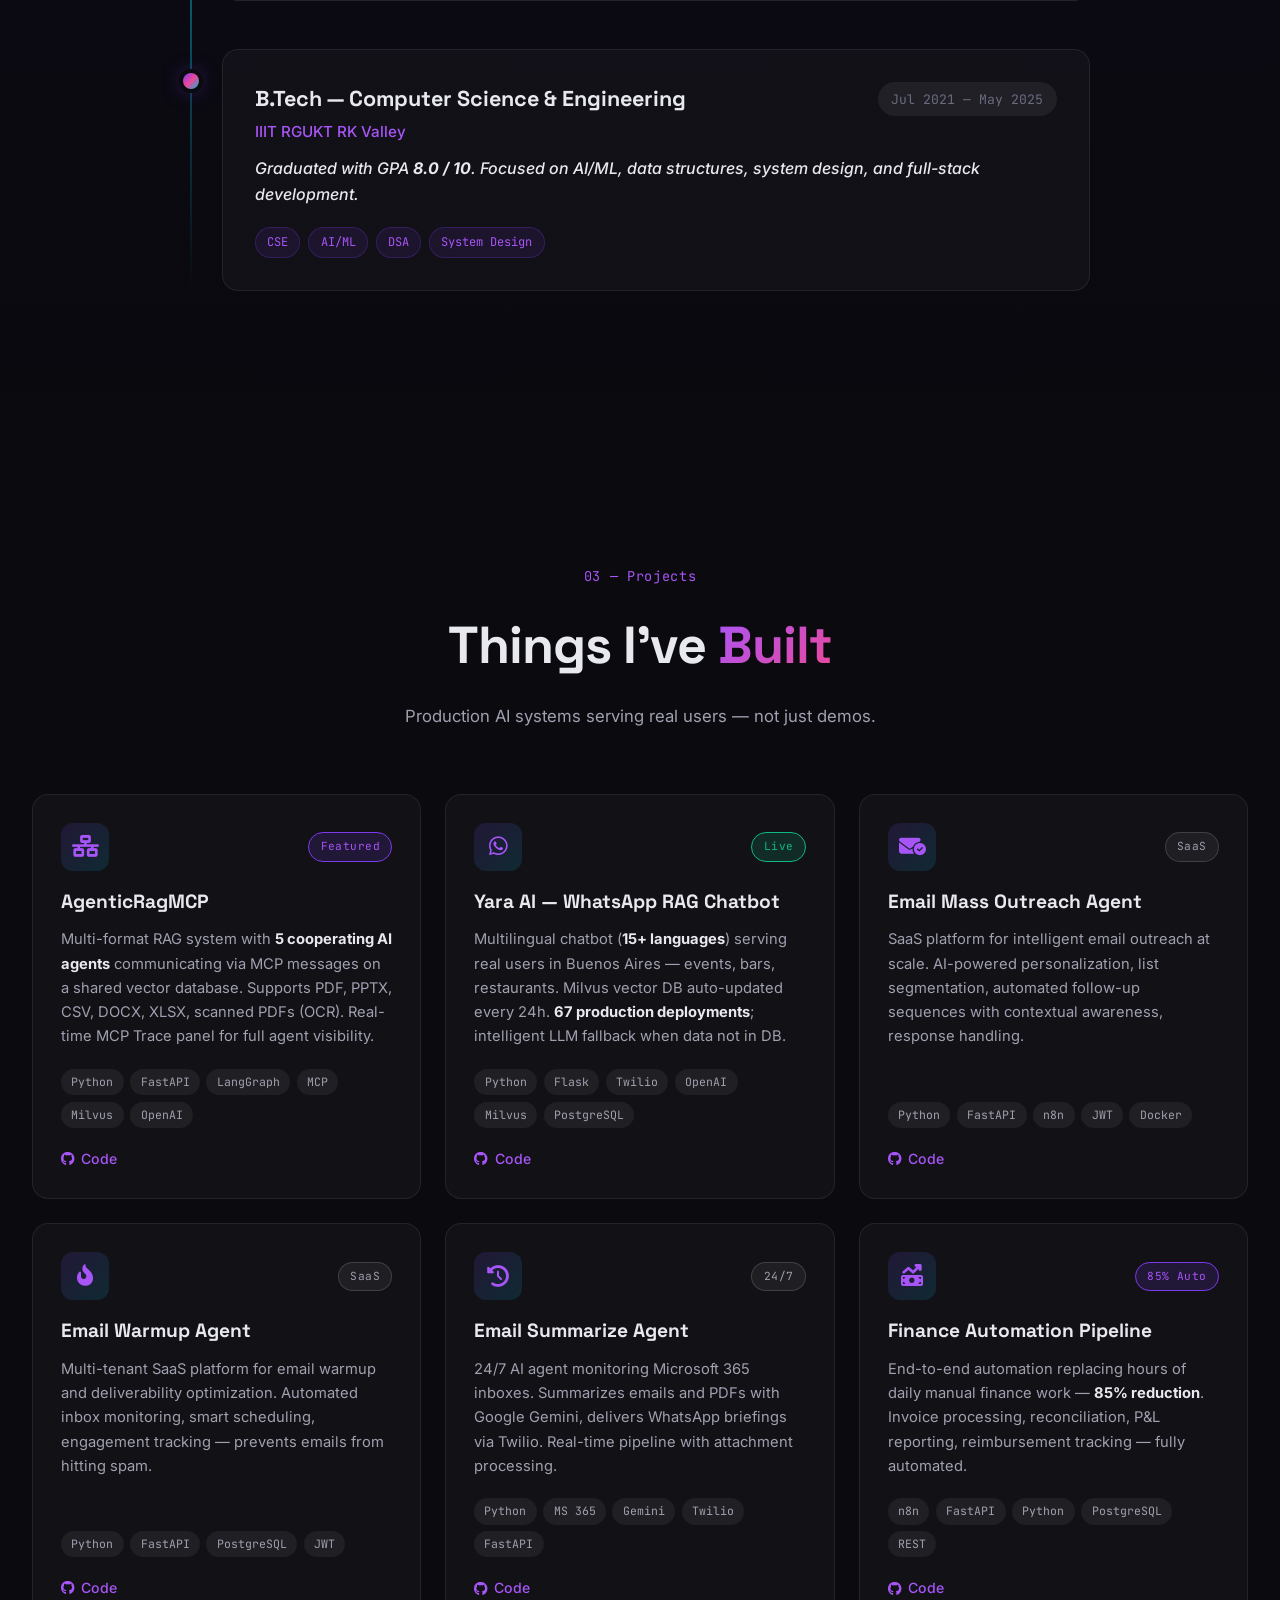
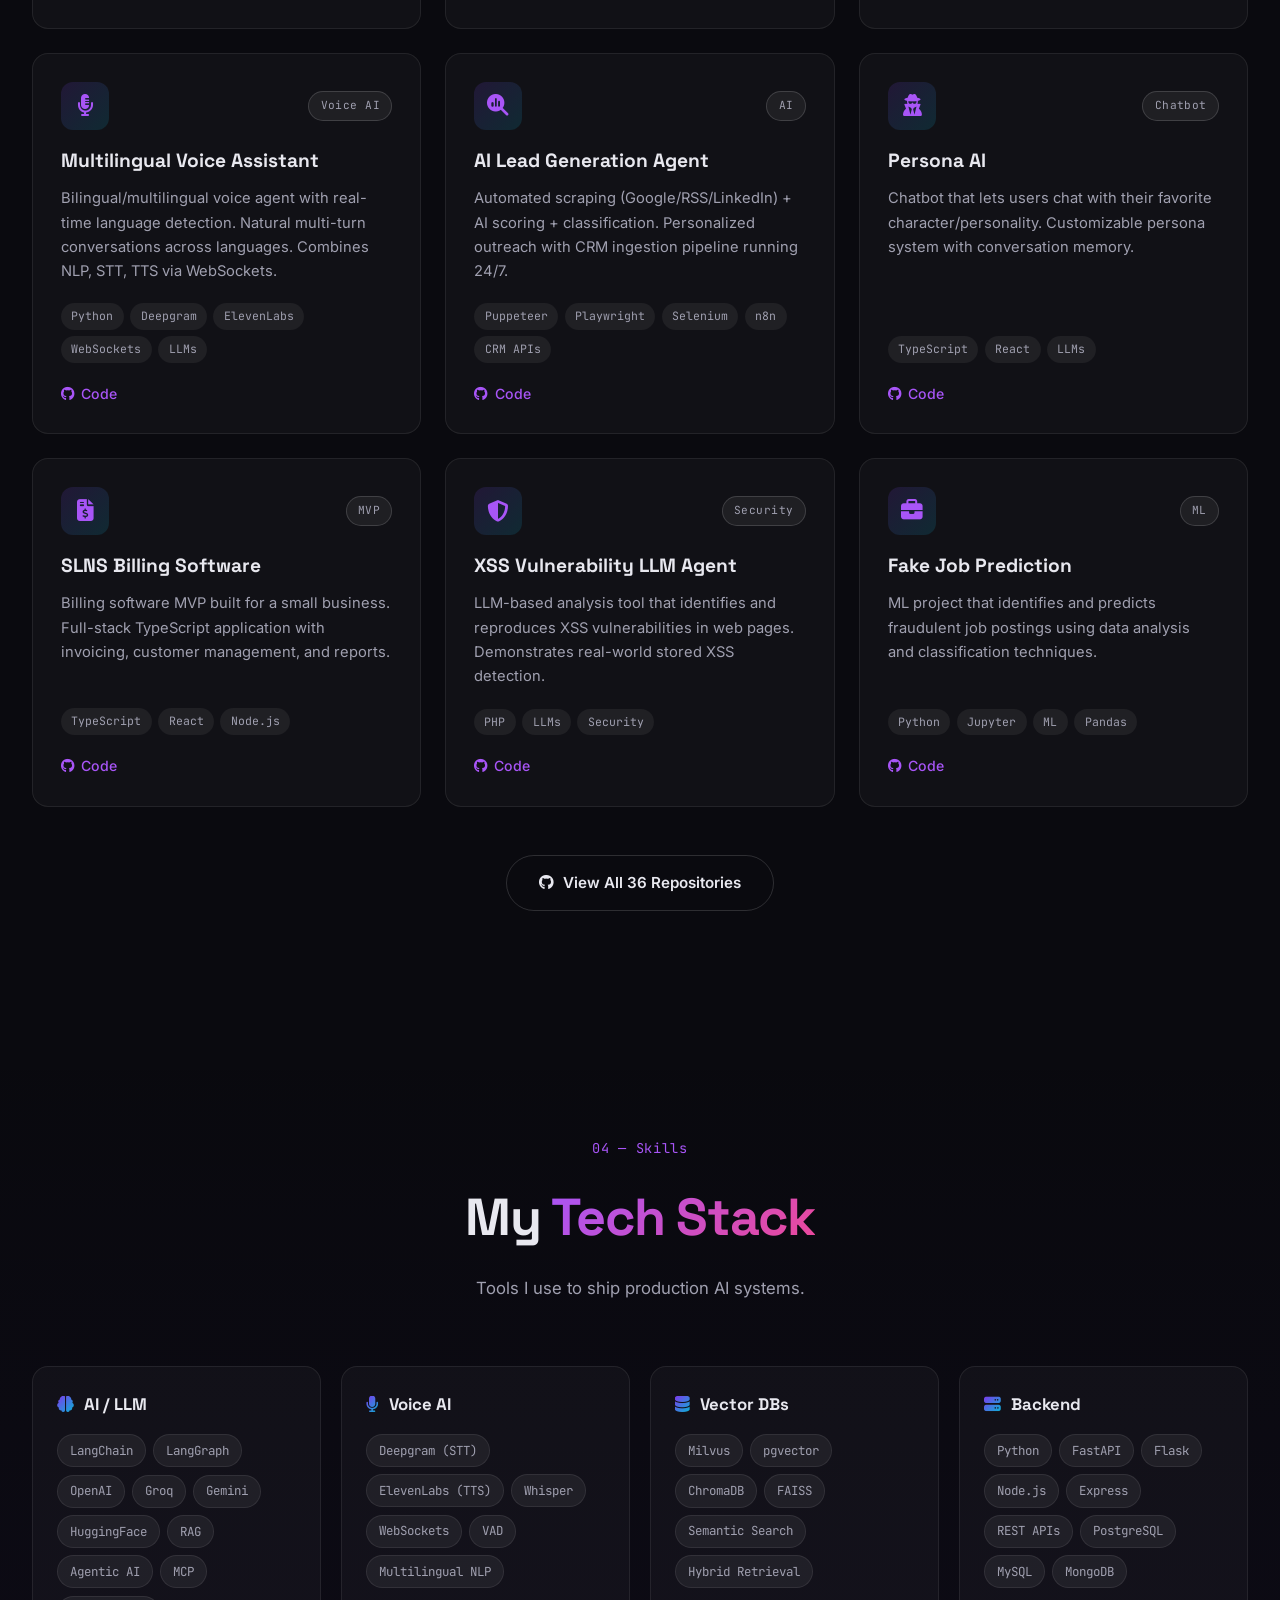
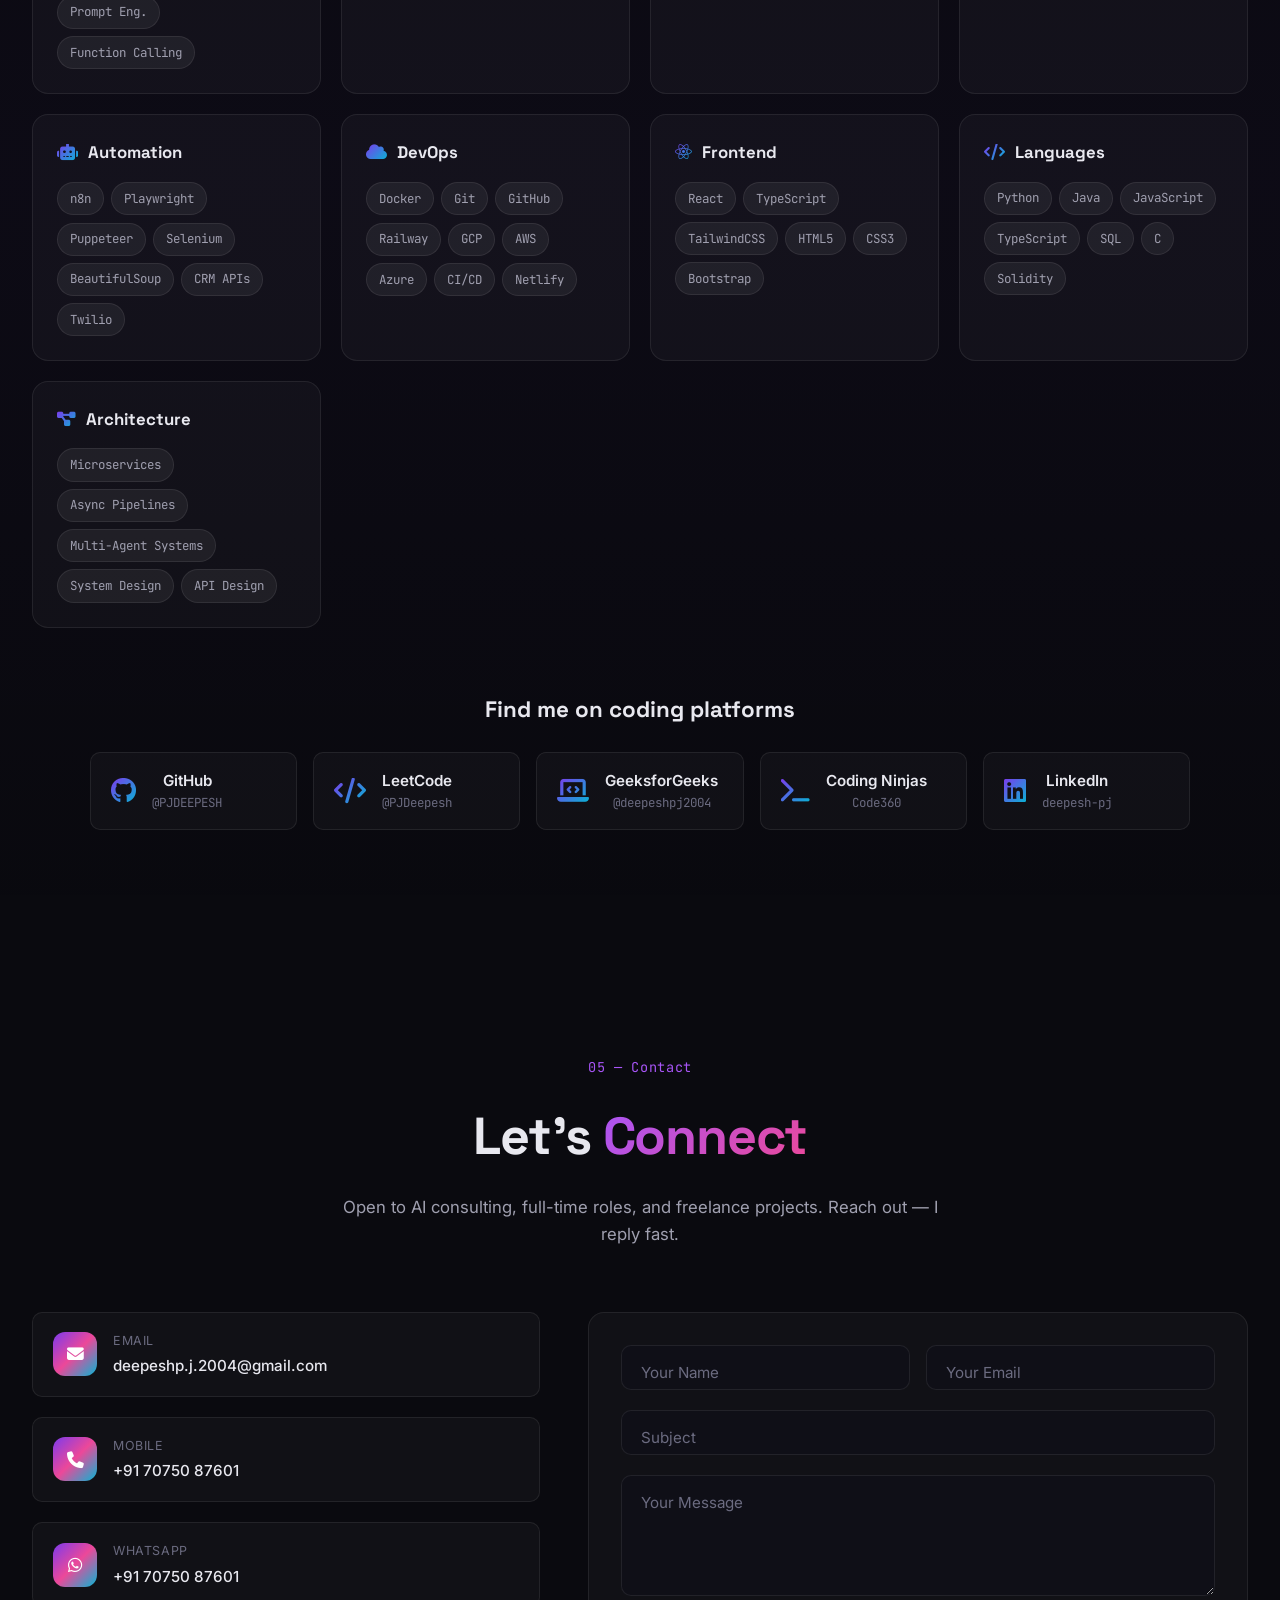
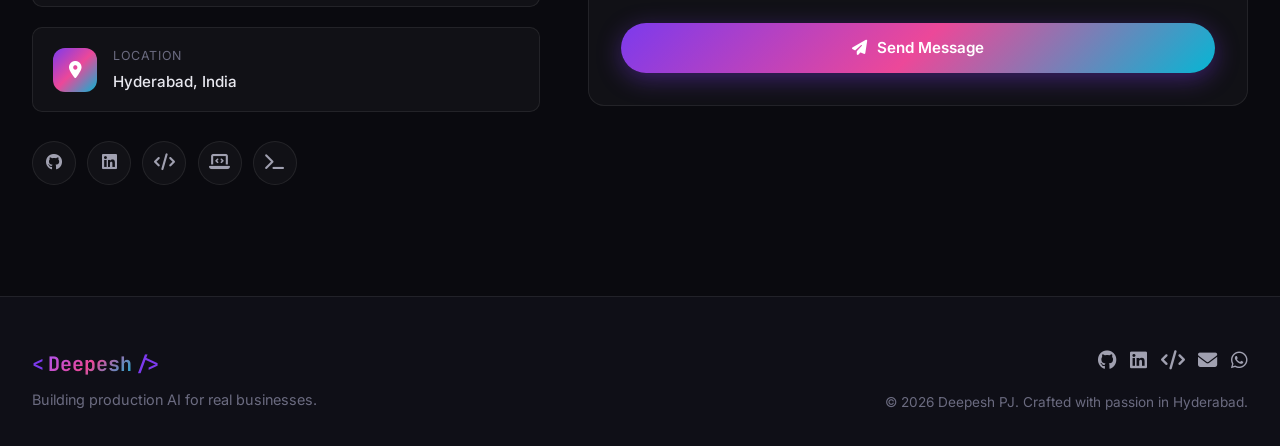
==== commit 91cc9ea8: "Form Updated" ====
--- a/index.html
+++ b/index.html
@@ -675,7 +675,7 @@
           </div>
         </div>
 
-        <form class="contact-form" data-aos="fade-left" name="contact" method="POST" data-netlify="true" netlify-honeypot="bot-field" action="/thank-you.html">
+        <form class="contact-form" id="contactForm" data-aos="fade-left" name="contact" method="POST" data-netlify="true" netlify-honeypot="bot-field">
           <input type="hidden" name="form-name" value="contact" />
           <p class="hidden"><label>Don't fill this out: <input name="bot-field" /></label></p>
 
@@ -697,12 +697,10 @@
             <textarea name="message" id="message" rows="5" required></textarea>
             <label for="message">Your Message</label>
           </div>
-          <button type="submit" class="btn btn-primary btn-full">
-            <i class="fa-solid fa-paper-plane"></i> Send Message
+          <button type="submit" class="btn btn-primary btn-full" id="submitBtn">
+            <i class="fa-solid fa-paper-plane"></i> <span>Send Message</span>
           </button>
-          <p id="formSuccess" class="form-success" style="display:none;">
-            <i class="fa-solid fa-circle-check"></i> Thank you! I'll get back to you soon.
-          </p>
+          <div id="formStatus" class="form-status" style="display:none;"></div>
         </form>
       </div>
     </div>
--- a/styles.css
+++ b/styles.css
@@ -1408,6 +1408,37 @@
   margin-top: 1rem;
   text-align: center;
   font-weight: 500;
+}
+
+.form-status {
+  display: flex;
+  align-items: center;
+  gap: 0.7rem;
+  margin-top: 1.25rem;
+  padding: 1rem 1.25rem;
+  border-radius: var(--radius-sm);
+  font-size: 0.92rem;
+  font-weight: 500;
+  animation: status-pop 0.5s cubic-bezier(0.34, 1.56, 0.64, 1);
+}
+
+.form-status.success {
+  background: rgba(16, 185, 129, 0.12);
+  border: 1px solid rgba(16, 185, 129, 0.4);
+  color: #34d399;
+}
+
+.form-status.error {
+  background: rgba(239, 68, 68, 0.12);
+  border: 1px solid rgba(239, 68, 68, 0.4);
+  color: #f87171;
+}
+
+.form-status i { font-size: 1.2rem; }
+
+@keyframes status-pop {
+  0% { opacity: 0; transform: translateY(-10px); }
+  100% { opacity: 1; transform: translateY(0); }
 }
 
 /* FOOTER */
